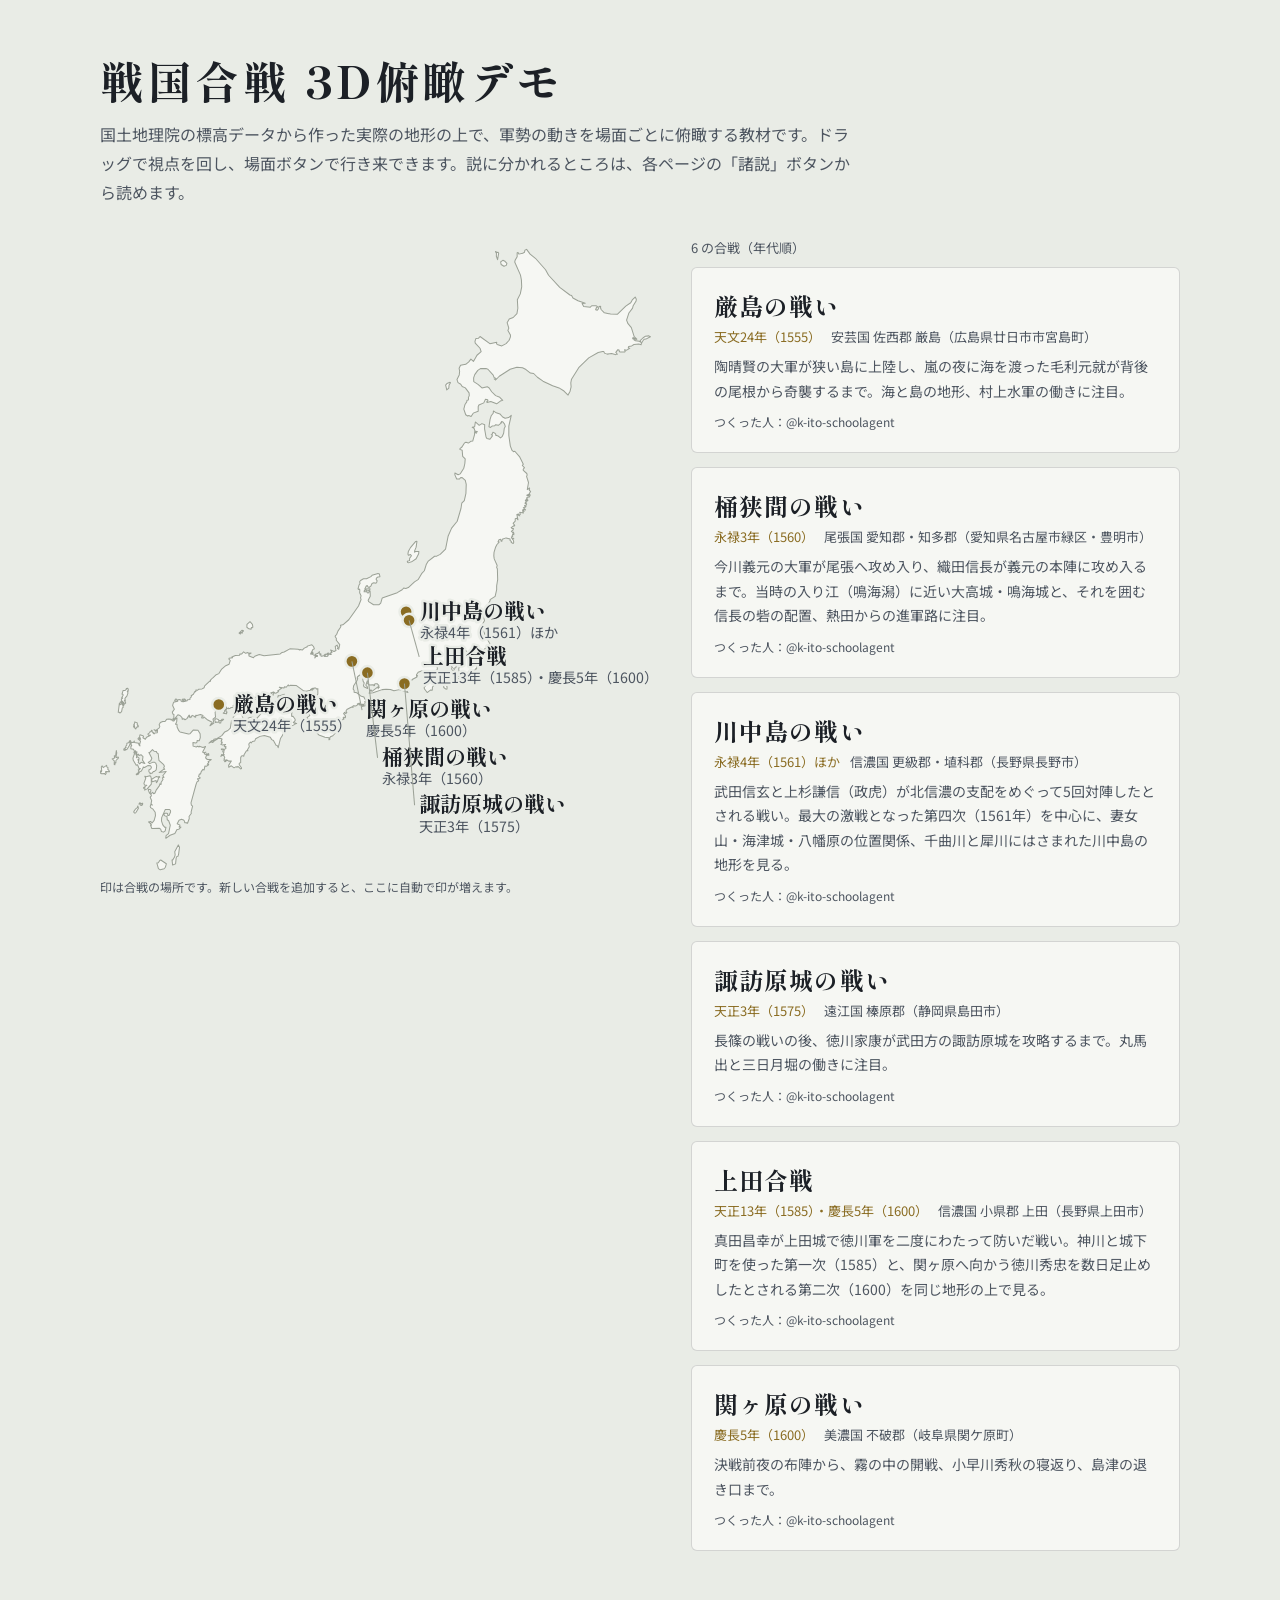
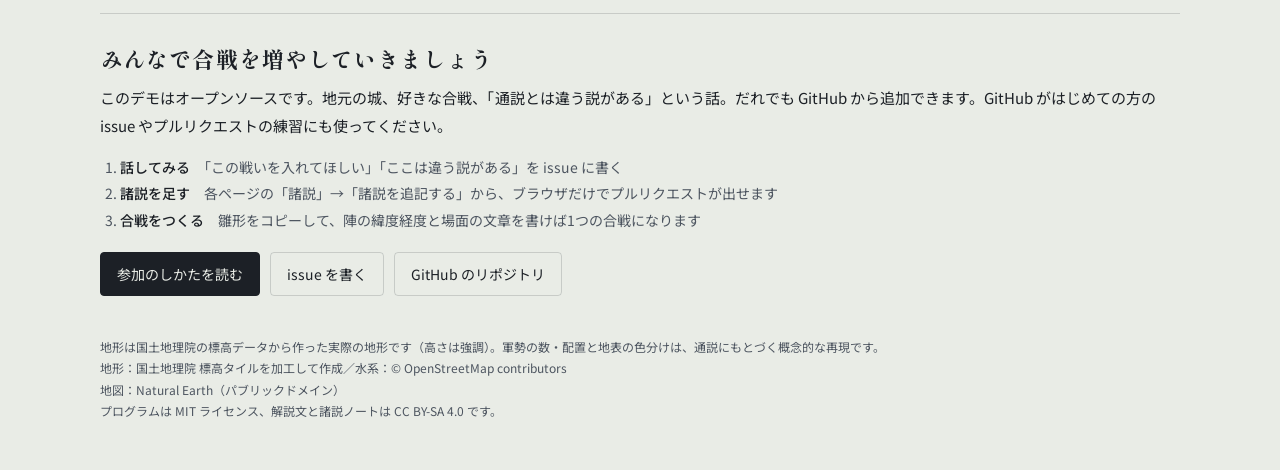
==== index.html @ 0e554d90 "Merge pull request #7 from itoksk/add-kawanakajima 川中島の戦いを追加する" ====
<!DOCTYPE html>
<html lang="ja">
<head>
<meta charset="utf-8">
<meta name="viewport" content="width=device-width, initial-scale=1, viewport-fit=cover">
<title>戦国合戦 3D俯瞰デモ</title>
<meta name="description" content="国土地理院の標高データから作った実際の地形の上で、戦国時代の合戦を場面ごとに3Dで俯瞰する教材。だれでも合戦や諸説を追記できるオープンなプロジェクトです。">
<link href="https://fonts.googleapis.com/css2?family=Shippori+Mincho:wght@700;800&family=Noto+Sans+JP:wght@400;500&display=swap" rel="stylesheet">
<style>
:root{--bg:#e9ece6;--ink:#1c2026;--sub:#4d5560;--rule:rgba(28,32,38,.16);--line:#9ba196;--kin:#8a6c22;--card:#f6f7f3}
@media (prefers-color-scheme: dark){:root{--bg:#171a1f;--ink:#eef0ea;--sub:#a9b0b8;--rule:rgba(238,240,234,.14);--line:#59606a;--kin:#d4b25e;--card:#20242b}}
*{box-sizing:border-box}
body{margin:0;background:var(--bg);color:var(--ink);font-family:"Noto Sans JP","Hiragino Sans",sans-serif;
  padding:calc(env(safe-area-inset-top,0px) + 48px) 16px calc(env(safe-area-inset-bottom,0px) + 48px)}
main{max-width:1080px;margin:0 auto}
main>h1,main>.lead{max-width:760px}
h1{font-family:"Shippori Mincho","Hiragino Mincho ProN",serif;font-weight:800;font-size:clamp(28px,5vw,44px);letter-spacing:.08em;margin:0 0 8px}
.lead{color:var(--sub);line-height:1.8;margin:0 0 32px}
.count{font-size:13px;color:var(--sub);margin:0 0 10px}
.atlas{display:grid;grid-template-columns:minmax(0,1.15fr) minmax(0,1fr);gap:28px;align-items:start}
.map{position:sticky;top:24px;margin:0}
.map svg{display:block;width:100%;height:auto;max-height:78vh}
.map .land{fill:var(--card);stroke:var(--line);stroke-width:1;stroke-linejoin:round}
.map .pin circle.dot{fill:var(--kin);stroke:var(--bg);stroke-width:2.5}
.map .pin circle.halo{fill:var(--kin);opacity:0;transition:opacity .15s}
.map .pin text{font-family:"Shippori Mincho",serif;font-weight:700;font-size:21px;fill:var(--ink);paint-order:stroke;stroke:var(--bg);stroke-width:5px;stroke-linejoin:round}
.map .pin text.yr{font-family:"Noto Sans JP",sans-serif;font-weight:400;font-size:14px;fill:var(--sub)}
.map .pin:hover circle.halo,.map .pin:focus-visible circle.halo,.map .pin.on circle.halo{opacity:.22}
.map .pin:focus{outline:none}
.map .pin:focus-visible circle.dot{stroke:var(--ink)}
.map figcaption{font-size:12px;color:var(--sub);line-height:1.7;margin-top:6px}
a.item.on{border-color:var(--kin)}
@media (max-width:820px){.atlas{grid-template-columns:1fr}.map{position:static}.map svg{max-height:none}}
a.item{display:block;text-decoration:none;color:inherit;background:var(--card);border-radius:6px;padding:20px 22px;margin-bottom:14px;border:1px solid var(--rule)}
a.item:hover{border-color:var(--kin)}
a:focus-visible{outline:2px solid var(--kin);outline-offset:2px}
.item h2{font-family:"Shippori Mincho",serif;font-size:24px;margin:0 0 4px;letter-spacing:.05em}
.item .date{font-size:13px;color:var(--kin);margin-bottom:8px}
.item .date span{color:var(--sub);margin-left:10px}
.item p{margin:0;line-height:1.75;color:var(--sub);font-size:14px}
.item .by{margin-top:8px;font-size:12px}
section.join{margin-top:48px;padding-top:28px;border-top:1px solid var(--rule)}
.join h2{font-family:"Shippori Mincho",serif;font-size:22px;letter-spacing:.05em;margin:0 0 10px}
.join p{line-height:1.85;margin:0 0 14px;font-size:15px}
.join ol{margin:0 0 18px;padding-left:1.4em;line-height:1.9;font-size:14px;color:var(--sub)}
.join ol b{color:var(--ink);font-weight:500}
.join a{color:inherit}
.btns{display:flex;flex-wrap:wrap;gap:10px}
.btns a{display:inline-flex;align-items:center;min-height:44px;padding:0 16px;border-radius:4px;text-decoration:none;border:1px solid var(--rule);color:var(--ink);font-size:14px}
.btns a.primary{background:var(--ink);color:var(--bg);border-color:var(--ink)}
footer{margin-top:40px;font-size:12px;color:var(--sub);line-height:1.8}
footer a{color:inherit}
</style>
</head>
<body>
<main>
  <h1>戦国合戦 3D俯瞰デモ</h1>
  <p class="lead">国土地理院の標高データから作った実際の地形の上で、軍勢の動きを場面ごとに俯瞰する教材です。ドラッグで視点を回し、場面ボタンで行き来できます。説に分かれるところは、各ページの「諸説」ボタンから読めます。</p>
  <div class="atlas">
  <figure class="map" id="map" aria-label="合戦の場所の地図"><figcaption>印は合戦の場所です。新しい合戦を追加すると、ここに自動で印が増えます。</figcaption></figure>
  <div>
  <p class="count" id="count"></p>
  <div id="list">
    <a class="item" href="sekigahara/"><h2>関ヶ原の戦い</h2><div class="date">慶長5年（1600）</div></a>
    <a class="item" href="itsukushima/"><h2>厳島の戦い</h2><div class="date">天文24年（1555）</div></a>
    <a class="item" href="ueda/"><h2>上田合戦</h2><div class="date">天正13年（1585）・慶長5年（1600）</div></a>
    <a class="item" href="suwahara/"><h2>諏訪原城の戦い</h2><div class="date">天正3年（1575）</div></a>
    <a class="item" href="okehazama/"><h2>桶狭間の戦い</h2><div class="date">永禄3年（1560）</div></a>
    <a class="item" href="kawanakajima/"><h2>川中島の戦い</h2><div class="date">永禄4年（1561）ほか</div></a>
  </div>
  </div>
  </div>

  <section class="join">
    <h2>みんなで合戦を増やしていきましょう</h2>
    <p>このデモはオープンソースです。地元の城、好きな合戦、「通説とは違う説がある」という話。だれでも GitHub から追加できます。GitHub がはじめての方の issue やプルリクエストの練習にも使ってください。</p>
    <ol>
      <li><b>話してみる</b>　「この戦いを入れてほしい」「ここは違う説がある」を issue に書く</li>
      <li><b>諸説を足す</b>　各ページの「諸説」→「諸説を追記する」から、ブラウザだけでプルリクエストが出せます</li>
      <li><b>合戦をつくる</b>　雛形をコピーして、陣の緯度経度と場面の文章を書けば1つの合戦になります</li>
    </ol>
    <div class="btns">
      <a class="primary" id="gh-contrib" href="https://github.com/k-ito-schoolagent/sengoku-3d/blob/main/CONTRIBUTING.md">参加のしかたを読む</a>
      <a id="gh-issue" href="https://github.com/k-ito-schoolagent/sengoku-3d/issues/new/choose">issue を書く</a>
      <a id="gh-repo" href="https://github.com/k-ito-schoolagent/sengoku-3d">GitHub のリポジトリ</a>
    </div>
  </section>

  <footer>地形は国土地理院の標高データから作った実際の地形です（高さは強調）。軍勢の数・配置と地表の色分けは、通説にもとづく概念的な再現です。<br>地形：国土地理院 標高タイルを加工して作成／水系：© OpenStreetMap contributors<br>地図：Natural Earth（パブリックドメイン）<br>プログラムは MIT ライセンス、解説文と諸説ノートは CC BY-SA 4.0 です。</footer>
</main>
<script>
(function(){
  // フォークして別のアカウントで公開しても、GitHub へのリンクがそのリポジトリを指すようにする
  const seg=location.pathname.split('/').filter(Boolean);
  if(/\.github\.io$/.test(location.hostname)&&seg.length){
    const repo=location.hostname.split('.')[0]+'/'+seg[0],base='https://github.com/'+repo;
    document.getElementById('gh-contrib').href=base+'/blob/main/CONTRIBUTING.md';
    document.getElementById('gh-issue').href=base+'/issues/new/choose';
    document.getElementById('gh-repo').href=base;
  }
  const esc=t=>String(t==null?'':t).replace(/[&<>"']/g,c=>({'&':'&amp;','<':'&lt;','>':'&gt;','"':'&quot;',"'":'&#39;'}[c]));
  const year=d=>{const m=String(d.date||'').match(/(\d{3,4})/);return m?+m[1]:9999;};
  fetch('battles.json').then(r=>r.json()).then(ids=>Promise.all(ids.map(id=>fetch(id+'/battle.json').then(r=>r.json()).catch(()=>null))))
    .then(list=>{
      list=list.filter(Boolean).sort((a,b)=>year(a)-year(b));
      document.getElementById('list').innerHTML=list.map(d=>`<a class="item" href="${esc(d.id)}/" data-id="${esc(d.id)}"><h2>${esc(d.title)}</h2>`+
        `<div class="date">${esc(d.date)}<span>${esc(d.place)}</span></div><p>${esc(d.summary)}</p>`+
        (d.authors&&d.authors.length?`<p class="by">つくった人：${d.authors.map(esc).join('、')}</p>`:'')+`</a>`).join('');
      document.getElementById('count').textContent=`${list.length} の合戦（年代順）`;
      drawMap(list);
    }).catch(()=>{});
  // 日本地図に合戦の印を置く（位置は battle.json の build.origin）
  function drawMap(list){
    fetch('lib/japan-map.json').then(r=>r.json()).then(m=>{
      const P=([lat,lon])=>[(lon-m.lon0)*m.kx*m.k,(m.lat1-lat)*m.k];
      const pins=list.filter(d=>d.build&&d.build.origin).map(d=>{const [x,y]=P(d.build.origin);return {d,x,y,left:x>m.w*0.62};});
      // 名札が重ならないよう、上から順に少しずつずらす
      pins.sort((a,b)=>a.y-b.y);const placed=[];
      const hit=(a,b)=>a[0]<b[0]+b[2]&&b[0]<a[0]+a[2]&&a[1]<b[1]+b[3]&&b[1]<a[1]+a[3];
      const dots=pins.map(q=>[q.x-9,q.y-9,18,18]);
      for(const p of pins){p.ty=p.y+7;const wpx=p.d.title.length*21+8;
        p.box=()=>[p.left?p.x-14-wpx:p.x+14,p.ty-20,wpx,42];
        for(let n=0;n<20&&(placed.some(q=>hit(p.box(),q.box()))||dots.some(d=>hit(p.box(),d)));n++)p.ty+=12;
        placed.push(p);}
      const svg=`<svg viewBox="0 0 ${m.w} ${m.h}" role="img" aria-label="日本地図。合戦の場所に印があります"><path class="land" d="${m.d}"/>`+
        pins.map(p=>{const a=p.left?'end':'start',tx=p.left?p.x-14:p.x+14;
          return `<a class="pin" href="${esc(p.d.id)}/" data-id="${esc(p.d.id)}" aria-label="${esc(p.d.title)}（${esc(p.d.date)}）">`+
            `<circle class="halo" cx="${p.x}" cy="${p.y}" r="16"/><circle class="dot" cx="${p.x}" cy="${p.y}" r="6.5"/>`+
            (Math.abs(p.ty-p.y-7)>1?`<path d="M${p.x} ${p.y}L${tx-(p.left?-4:4)} ${p.ty-7}" stroke="var(--line)" fill="none"/>`:'')+
            `<text x="${tx}" y="${p.ty}" text-anchor="${a}">${esc(p.d.title)}</text><text class="yr" x="${tx}" y="${p.ty+19}" text-anchor="${a}">${esc(p.d.date)}</text></a>`;}).join('')+`</svg>`;
      const fig=document.getElementById('map');fig.insertAdjacentHTML('afterbegin',svg);
      // 地図の印と一覧のカードを連動させる
      const on=(id,v)=>document.querySelectorAll(`[data-id="${CSS.escape(id)}"]`).forEach(e=>e.classList.toggle('on',v));
      document.querySelectorAll('[data-id]').forEach(e=>{const id=e.dataset.id;
        for(const [ev,v] of [['mouseenter',1],['mouseleave',0],['focus',1],['blur',0]])e.addEventListener(ev,()=>on(id,!!v));});
    }).catch(()=>{});
  }
})();
</script>
</body>
</html>
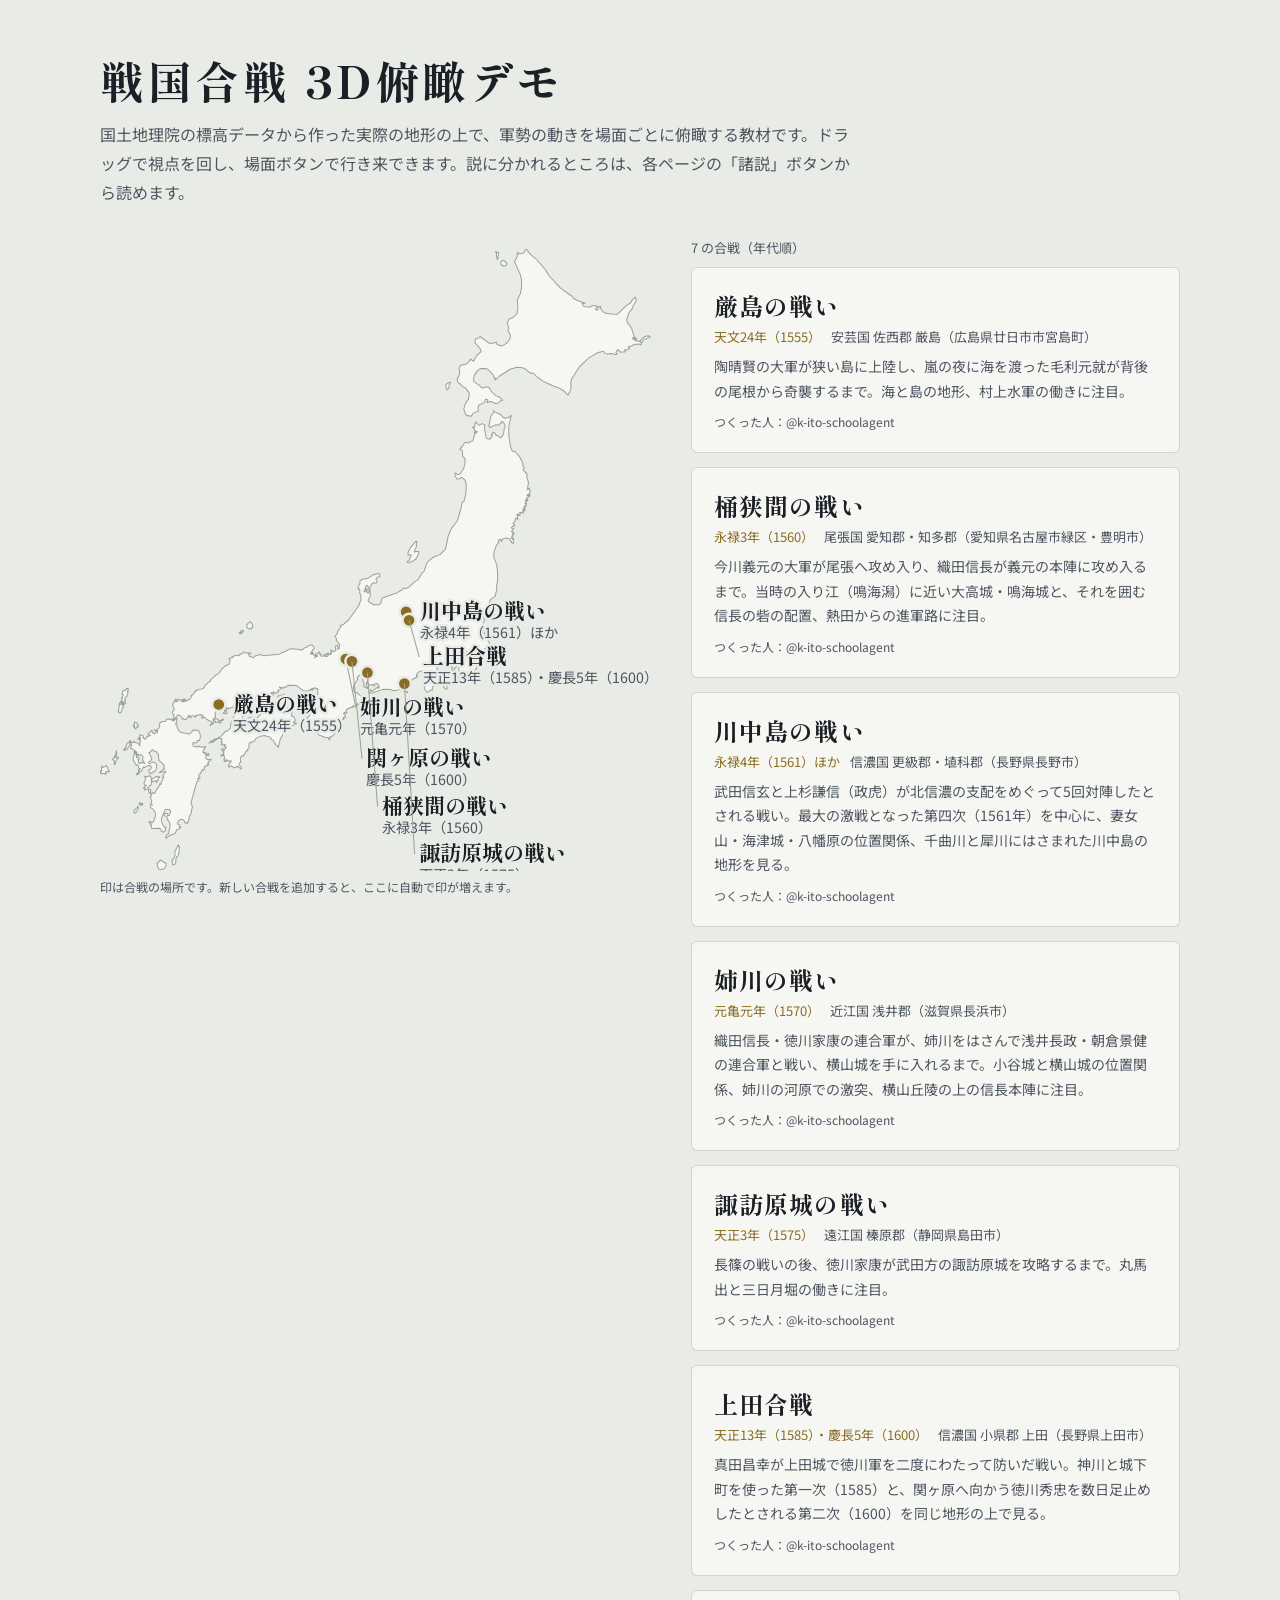
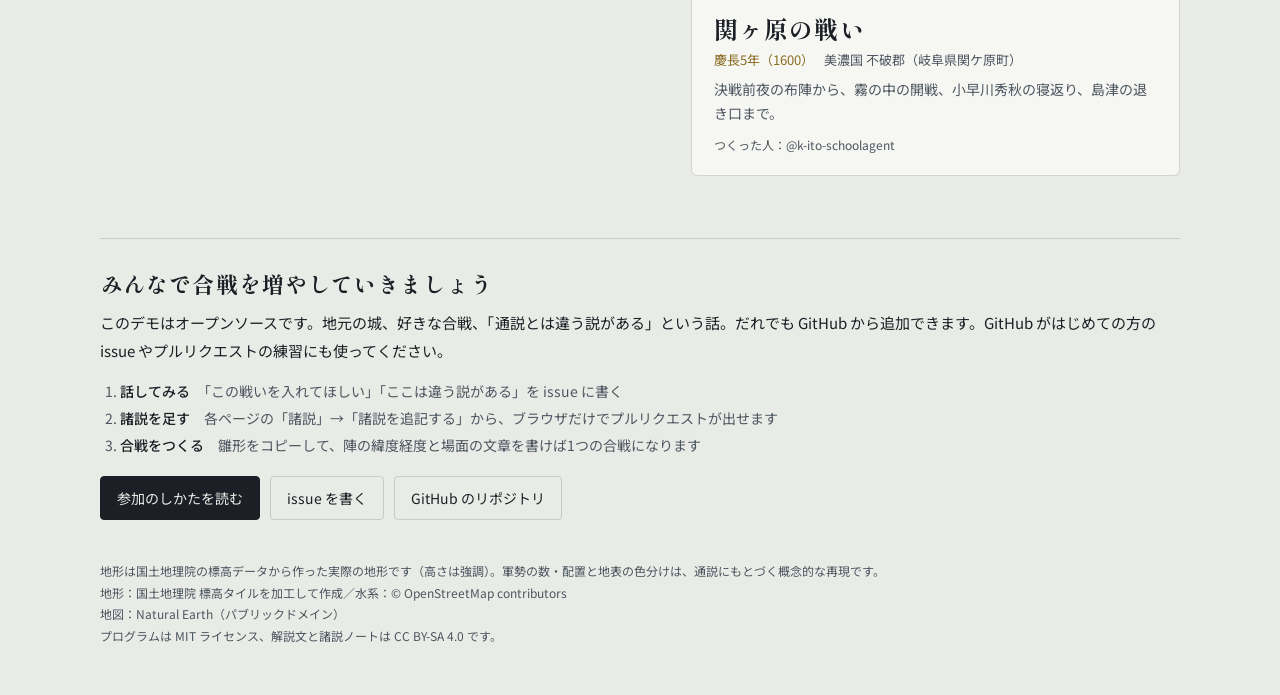
==== commit 0416af7a: "姉川の戦いを追加する - 姉川の戦い（元亀元年6月28日）を8場面で追加。小谷城と浅井の離反、小谷城下の焼き討ち、横山城の包囲と龍ヶ鼻、大依山の浅井・朝倉、姉川の河原での開戦、磯野の突進と稲葉・榊原、" ====
--- a/index.html
+++ b/index.html
@@ -67,6 +67,7 @@
     <a class="item" href="suwahara/"><h2>諏訪原城の戦い</h2><div class="date">天正3年（1575）</div></a>
     <a class="item" href="okehazama/"><h2>桶狭間の戦い</h2><div class="date">永禄3年（1560）</div></a>
     <a class="item" href="kawanakajima/"><h2>川中島の戦い</h2><div class="date">永禄4年（1561）ほか</div></a>
+    <a class="item" href="anegawa/"><h2>姉川の戦い</h2><div class="date">元亀元年（1570）</div></a>
   </div>
   </div>
   </div>
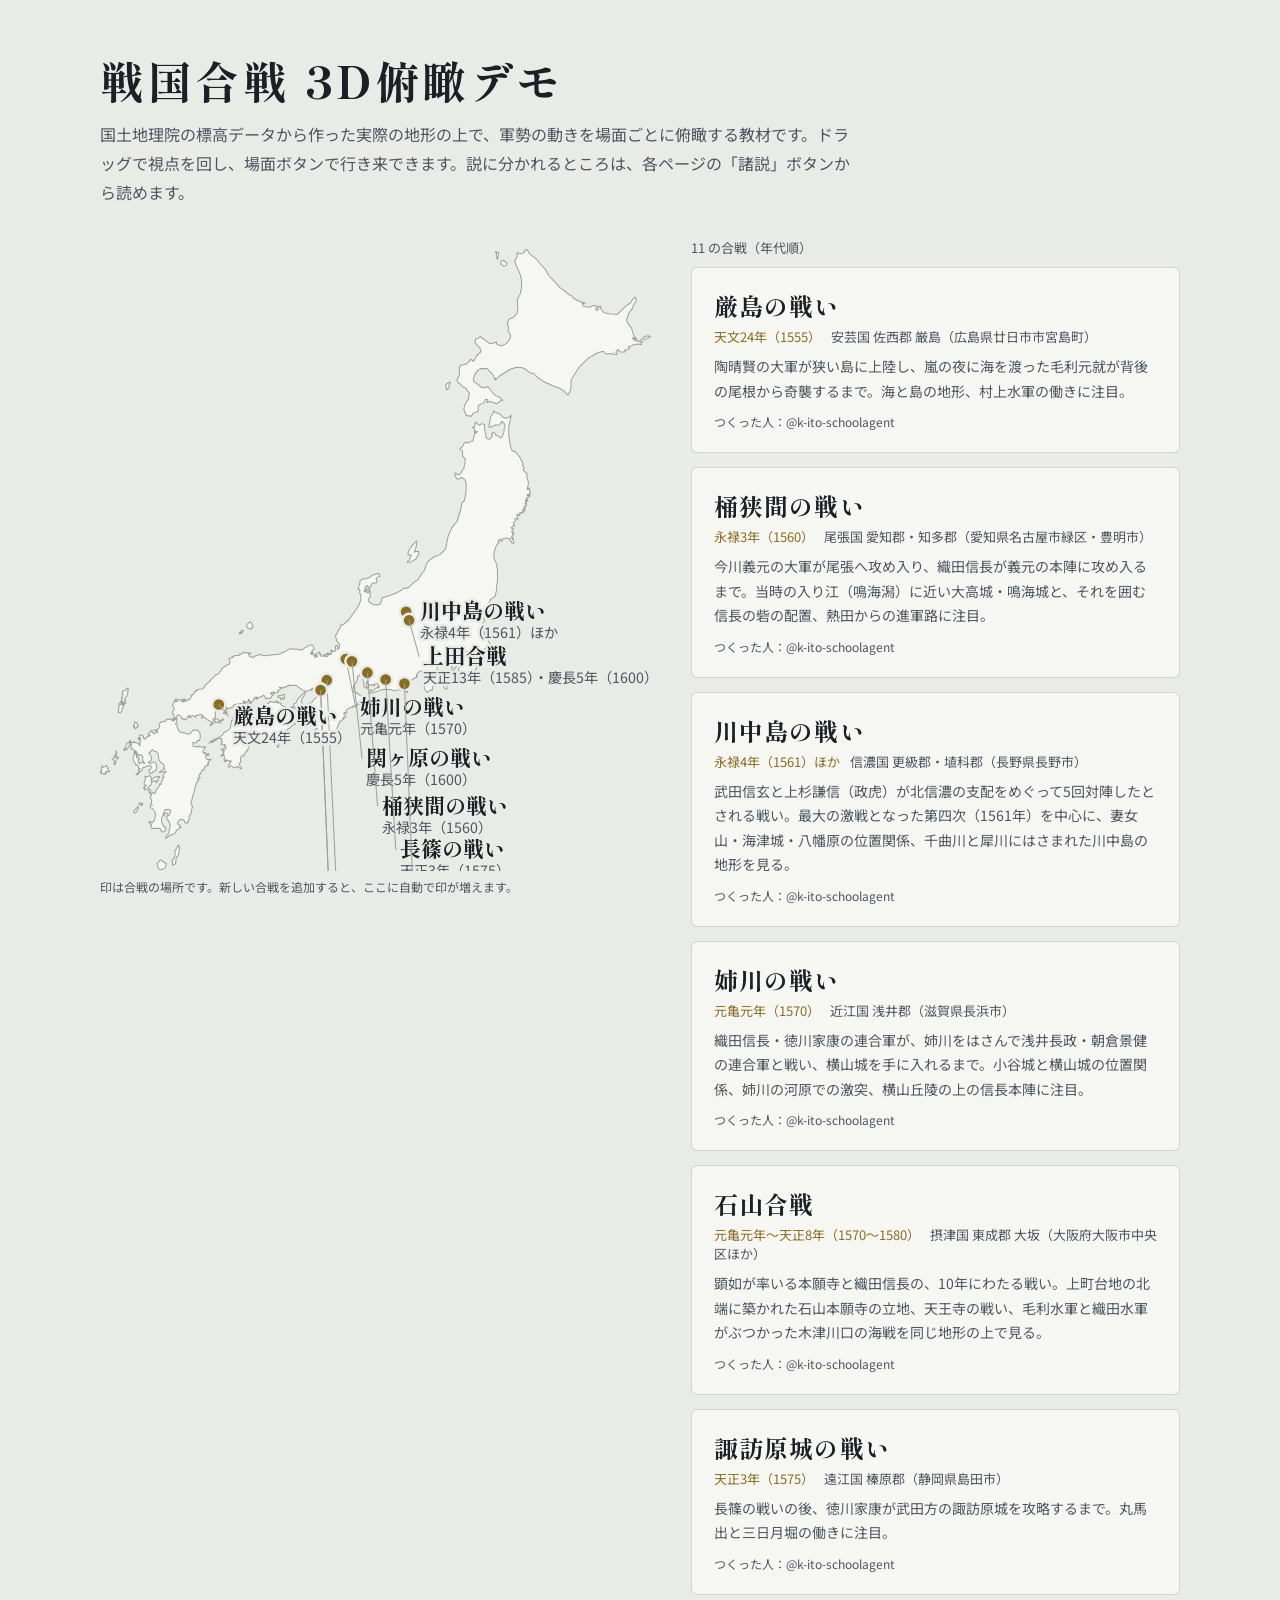
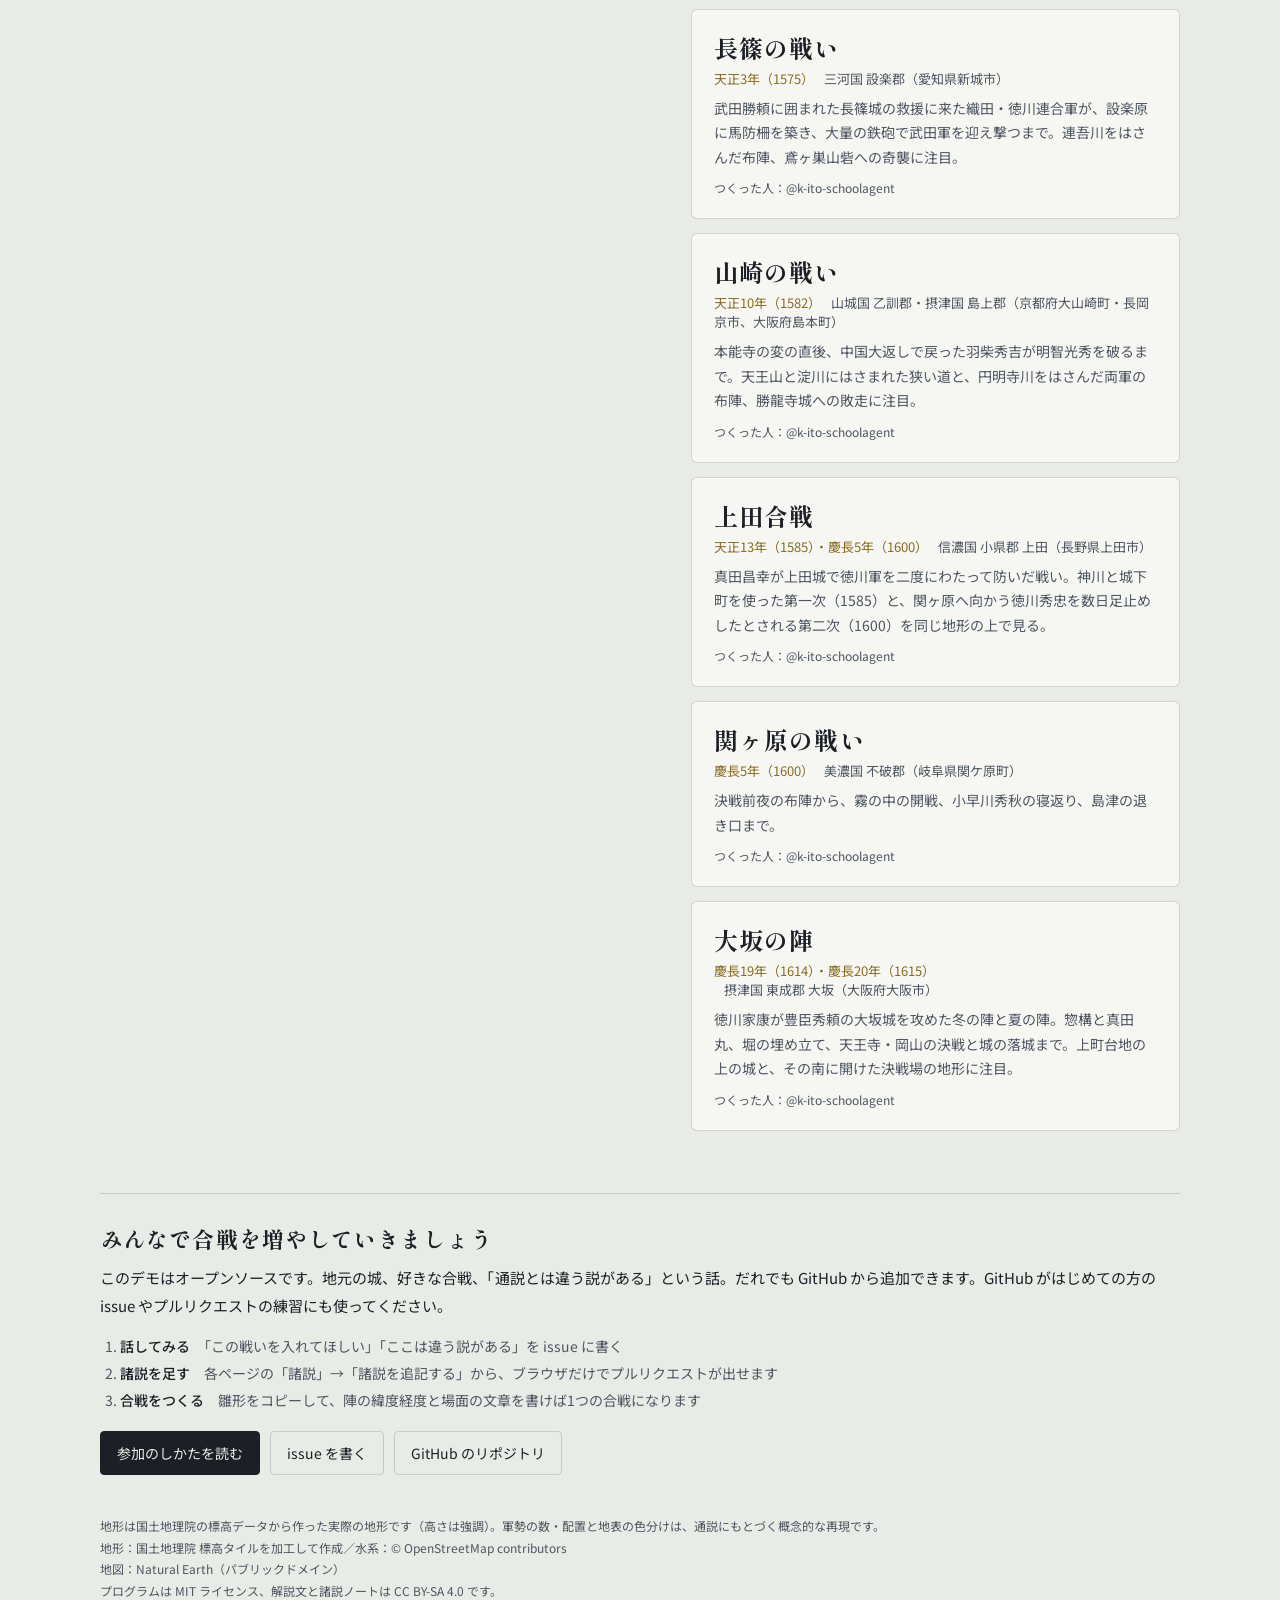
==== commit fa1fa205: "石山合戦を追加する - 石山合戦（元亀元年〜天正8年）を8場面で追加。大坂の丘と本願寺、野田・福島の戦いと挙兵、天王寺の戦いと原田直政の討死、信長の三千での突撃、第一次木津川口の戦い、第二次木津川口の" ====
--- a/index.html
+++ b/index.html
@@ -68,6 +68,10 @@
     <a class="item" href="okehazama/"><h2>桶狭間の戦い</h2><div class="date">永禄3年（1560）</div></a>
     <a class="item" href="kawanakajima/"><h2>川中島の戦い</h2><div class="date">永禄4年（1561）ほか</div></a>
     <a class="item" href="anegawa/"><h2>姉川の戦い</h2><div class="date">元亀元年（1570）</div></a>
+    <a class="item" href="nagashino/"><h2>長篠の戦い</h2><div class="date">天正3年（1575）</div></a>
+    <a class="item" href="yamazaki/"><h2>山崎の戦い</h2><div class="date">天正10年（1582）</div></a>
+    <a class="item" href="osaka/"><h2>大坂の陣</h2><div class="date">慶長19年（1614）・慶長20年（1615）</div></a>
+    <a class="item" href="ishiyama/"><h2>石山合戦</h2><div class="date">元亀元年〜天正8年（1570〜1580）</div></a>
   </div>
   </div>
   </div>
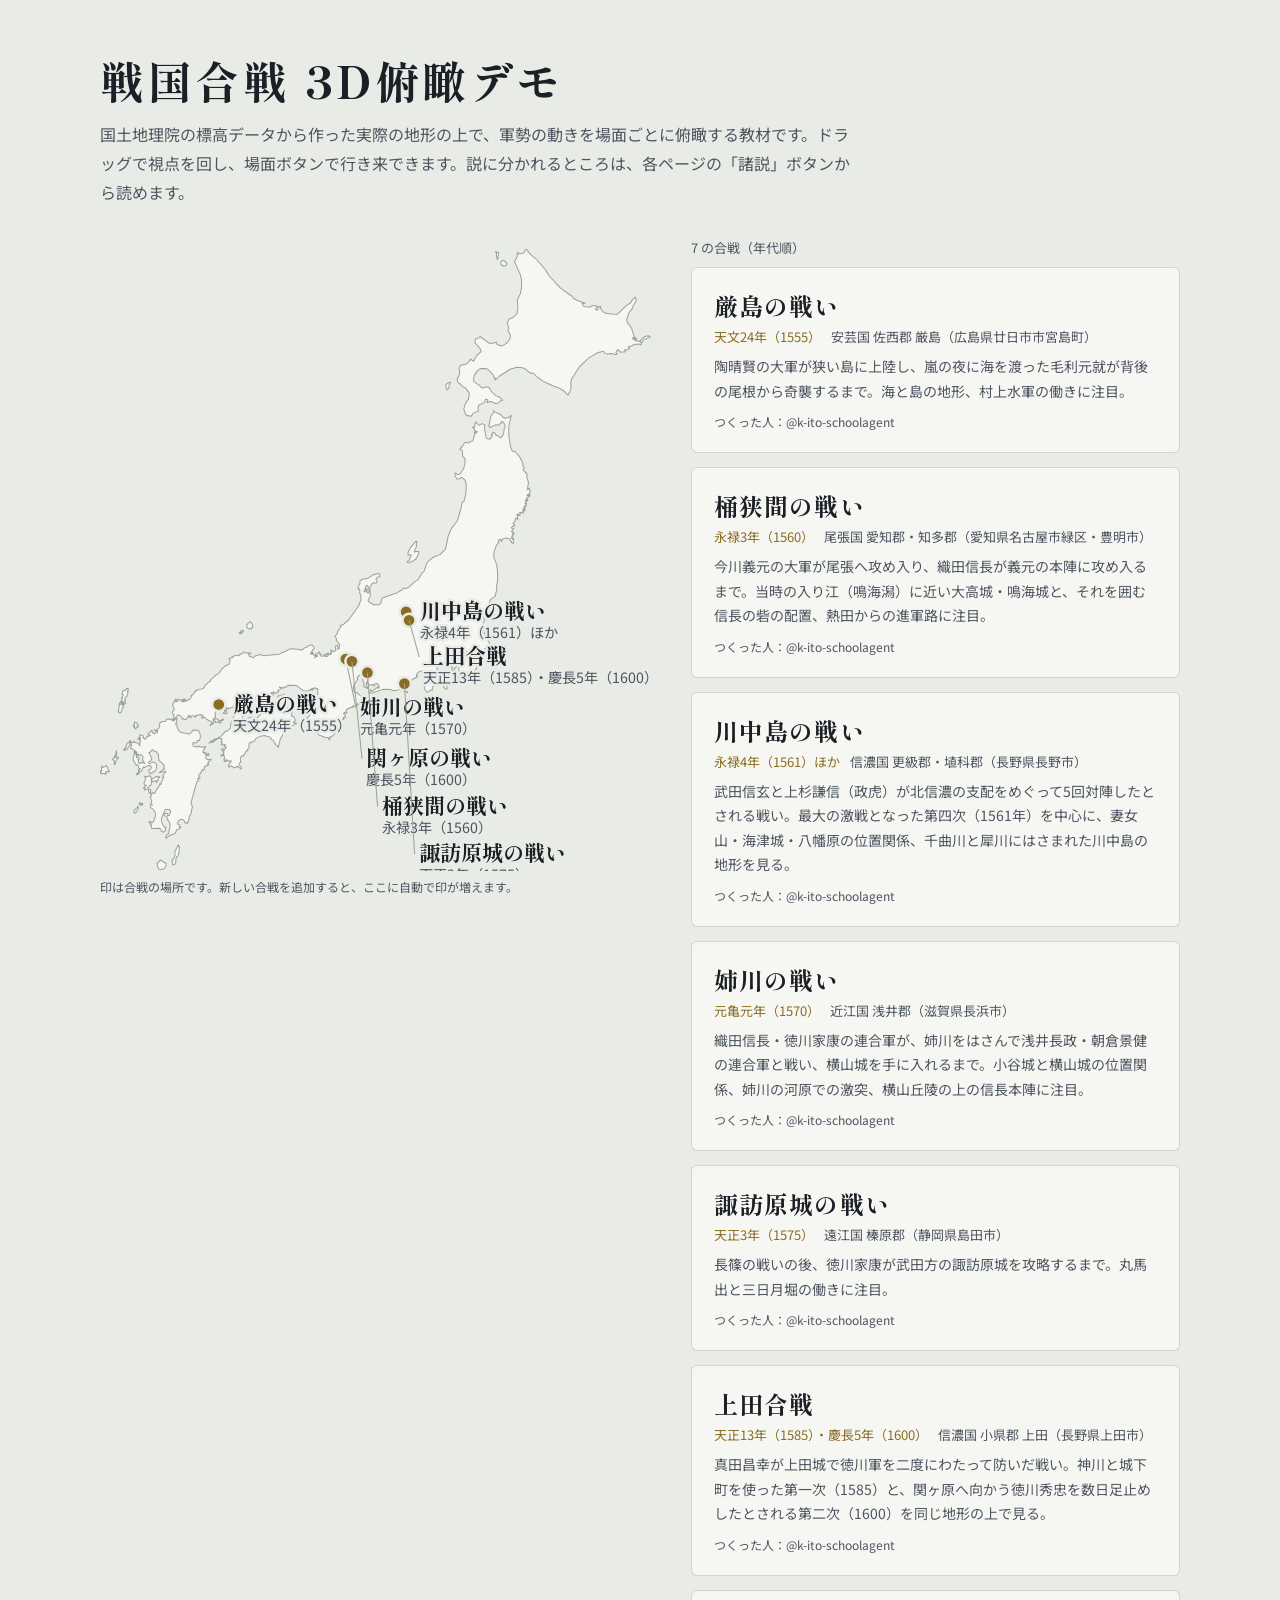
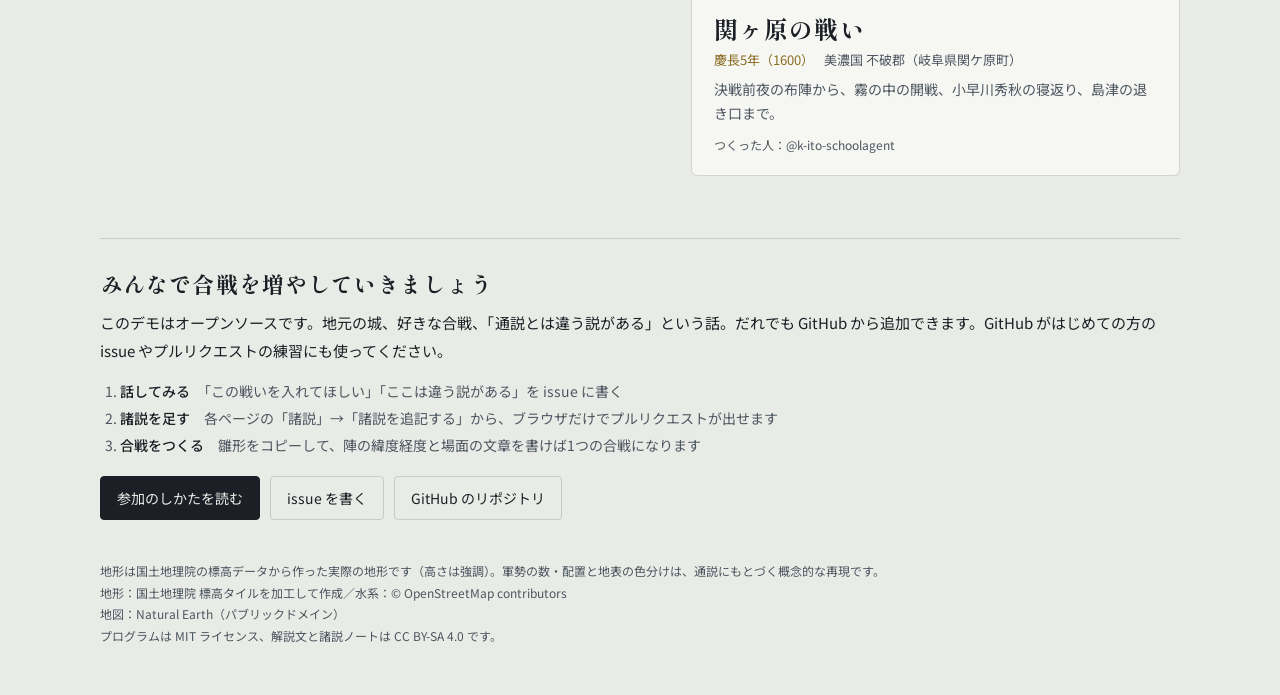
==== commit f242c59a: "Merge pull request #11 from itoksk/add-anegawa 姉川の戦いを追加する" ====
--- a/index.html
+++ b/index.html
@@ -68,10 +68,6 @@
     <a class="item" href="okehazama/"><h2>桶狭間の戦い</h2><div class="date">永禄3年（1560）</div></a>
     <a class="item" href="kawanakajima/"><h2>川中島の戦い</h2><div class="date">永禄4年（1561）ほか</div></a>
     <a class="item" href="anegawa/"><h2>姉川の戦い</h2><div class="date">元亀元年（1570）</div></a>
-    <a class="item" href="nagashino/"><h2>長篠の戦い</h2><div class="date">天正3年（1575）</div></a>
-    <a class="item" href="yamazaki/"><h2>山崎の戦い</h2><div class="date">天正10年（1582）</div></a>
-    <a class="item" href="osaka/"><h2>大坂の陣</h2><div class="date">慶長19年（1614）・慶長20年（1615）</div></a>
-    <a class="item" href="ishiyama/"><h2>石山合戦</h2><div class="date">元亀元年〜天正8年（1570〜1580）</div></a>
   </div>
   </div>
   </div>
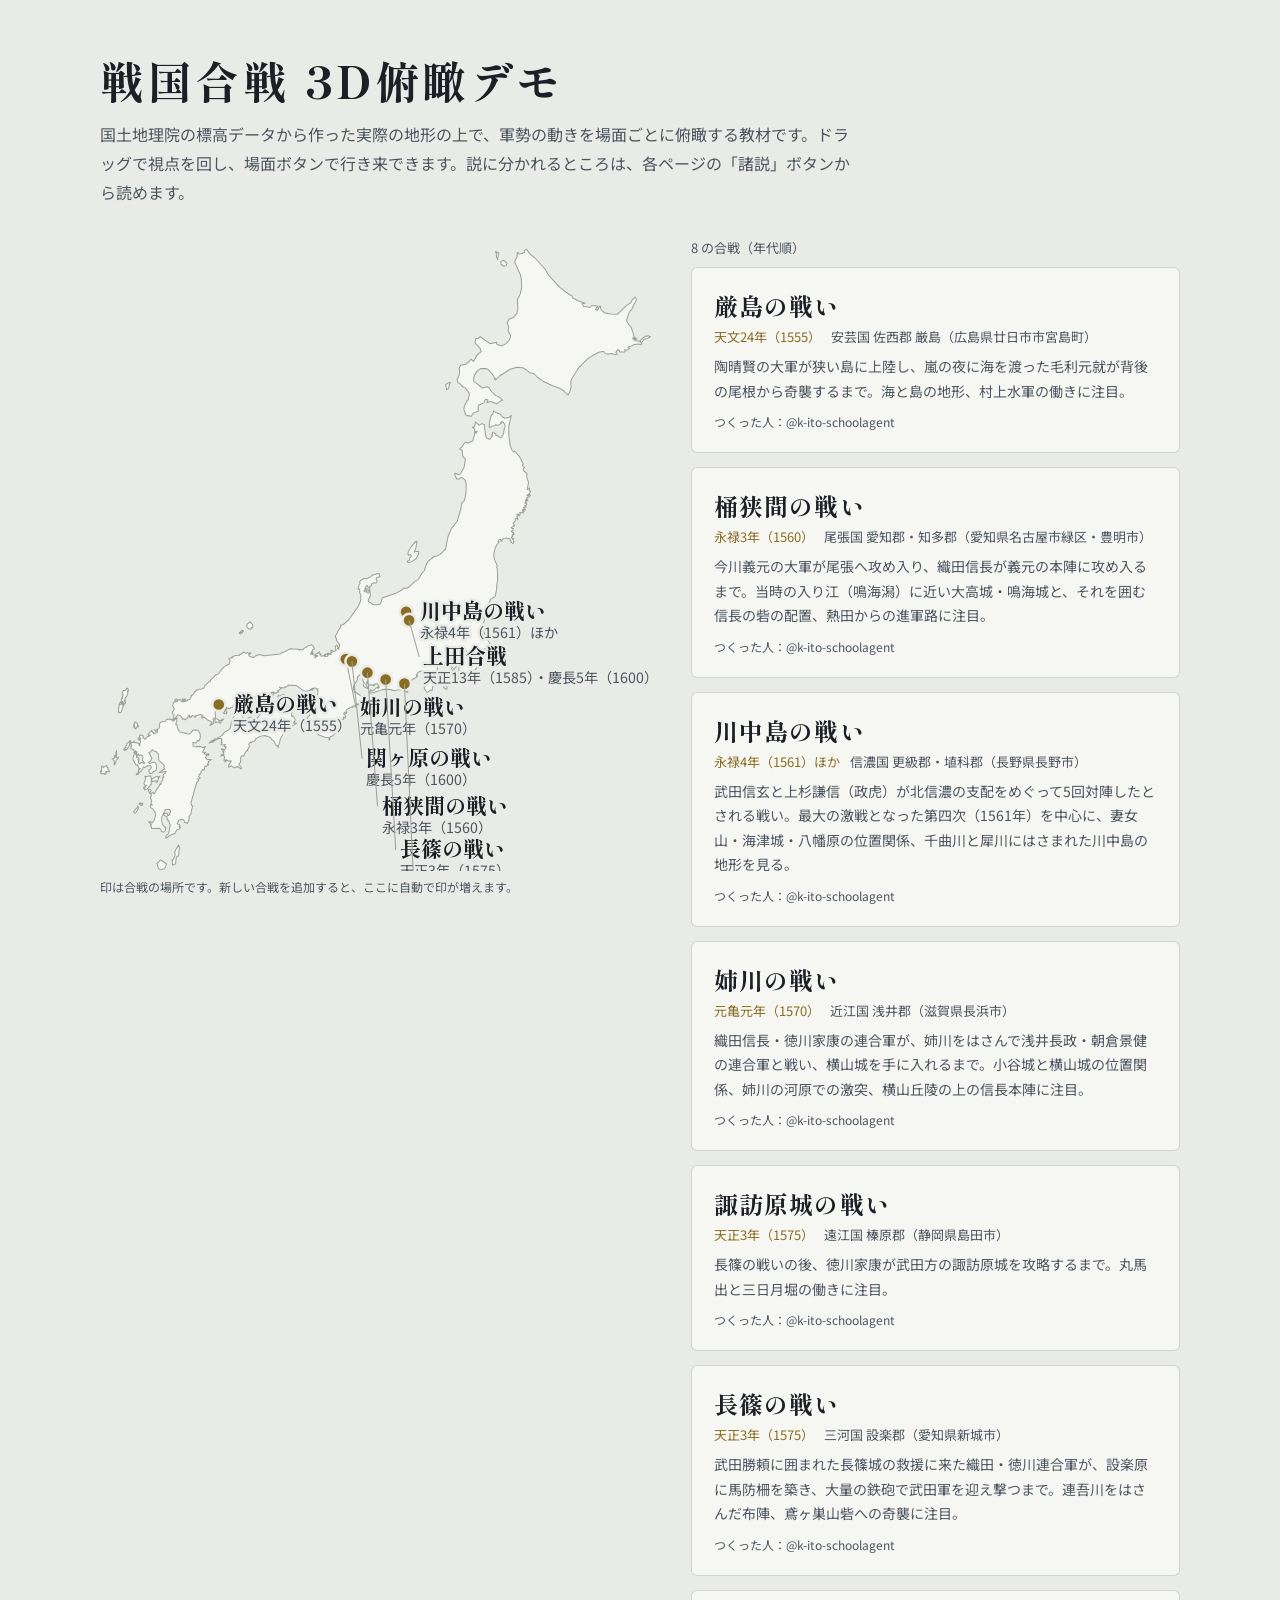
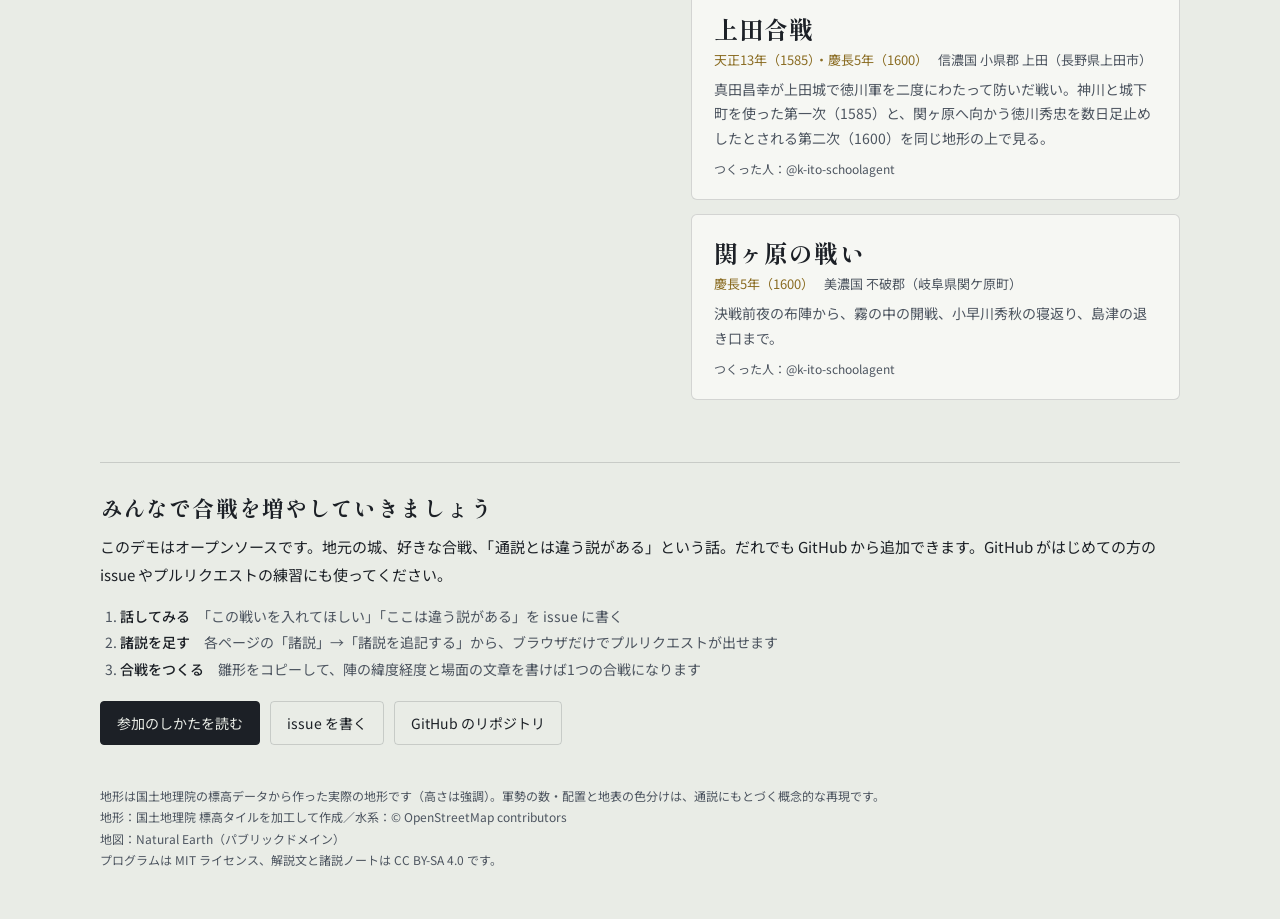
==== commit f06c7797: "Merge pull request #8 from itoksk/add-nagashino 長篠の戦いを追加する" ====
--- a/index.html
+++ b/index.html
@@ -68,6 +68,7 @@
     <a class="item" href="okehazama/"><h2>桶狭間の戦い</h2><div class="date">永禄3年（1560）</div></a>
     <a class="item" href="kawanakajima/"><h2>川中島の戦い</h2><div class="date">永禄4年（1561）ほか</div></a>
     <a class="item" href="anegawa/"><h2>姉川の戦い</h2><div class="date">元亀元年（1570）</div></a>
+    <a class="item" href="nagashino/"><h2>長篠の戦い</h2><div class="date">天正3年（1575）</div></a>
   </div>
   </div>
   </div>
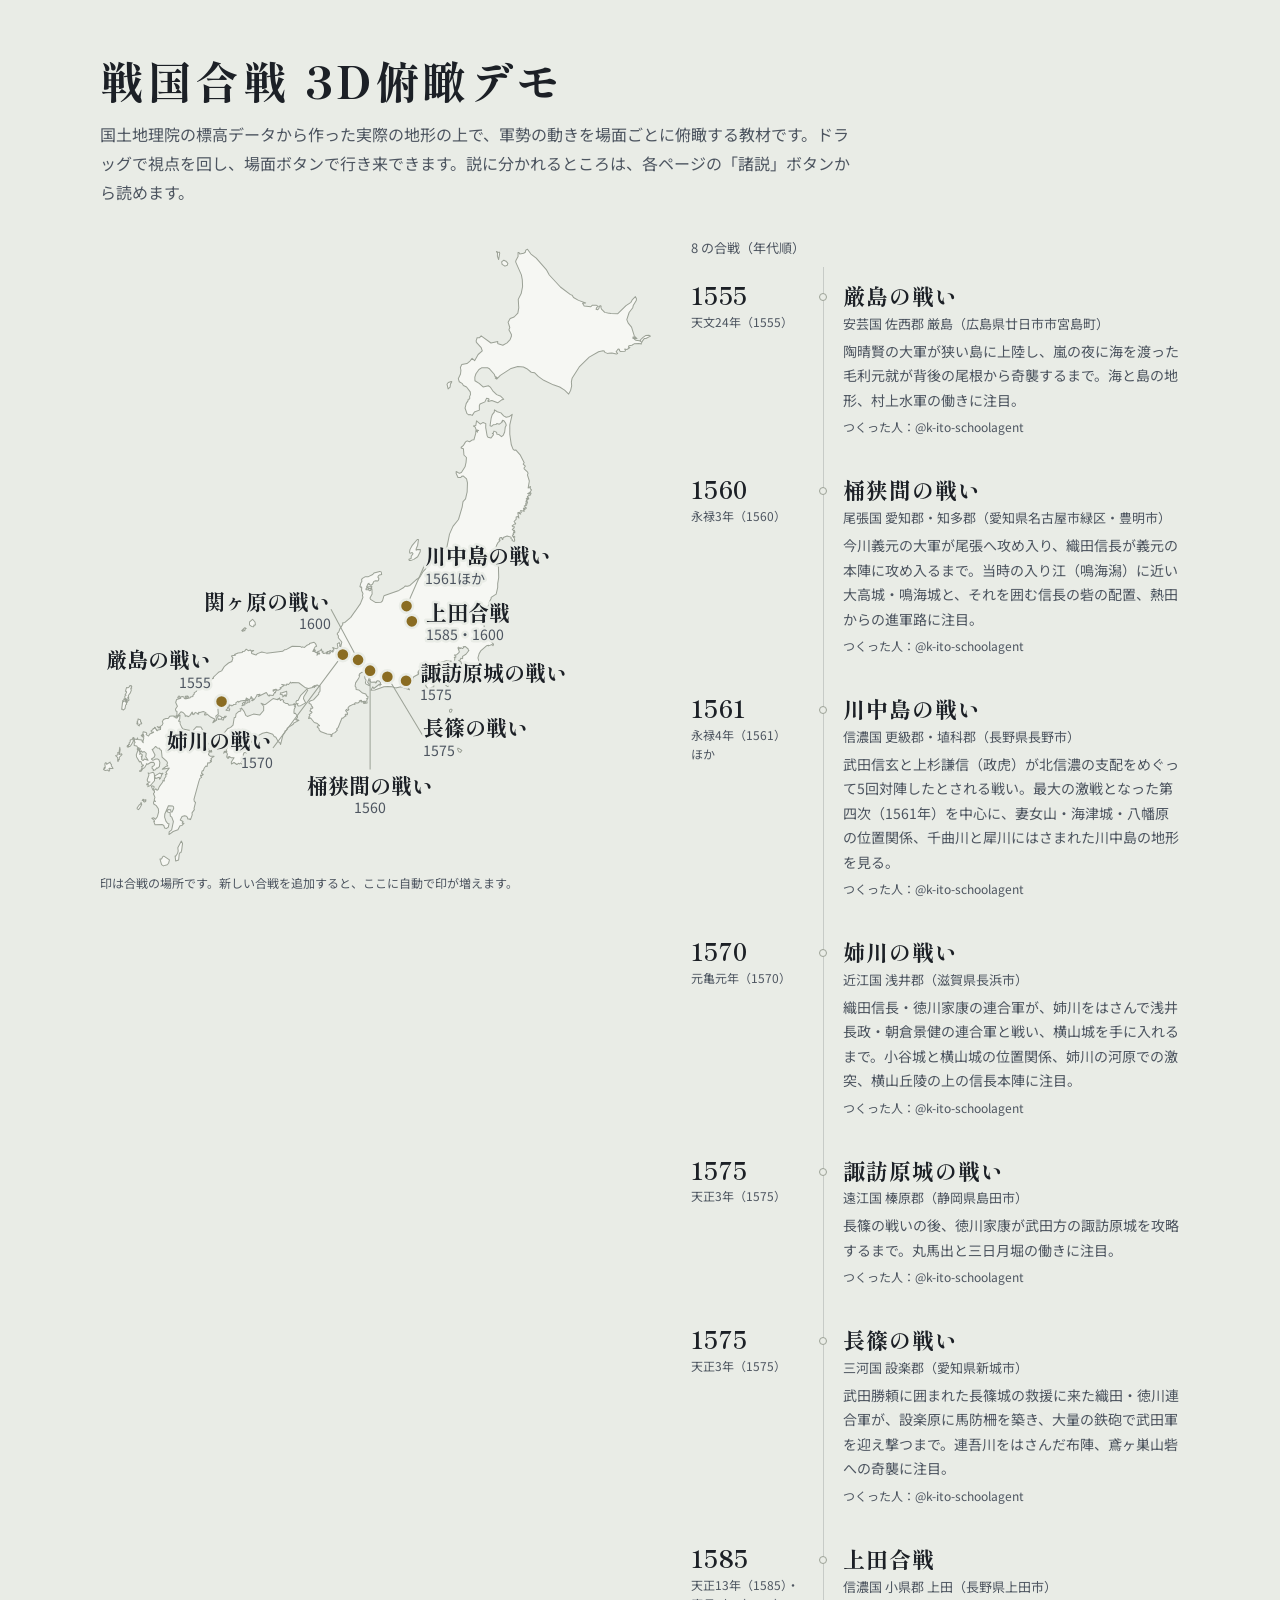
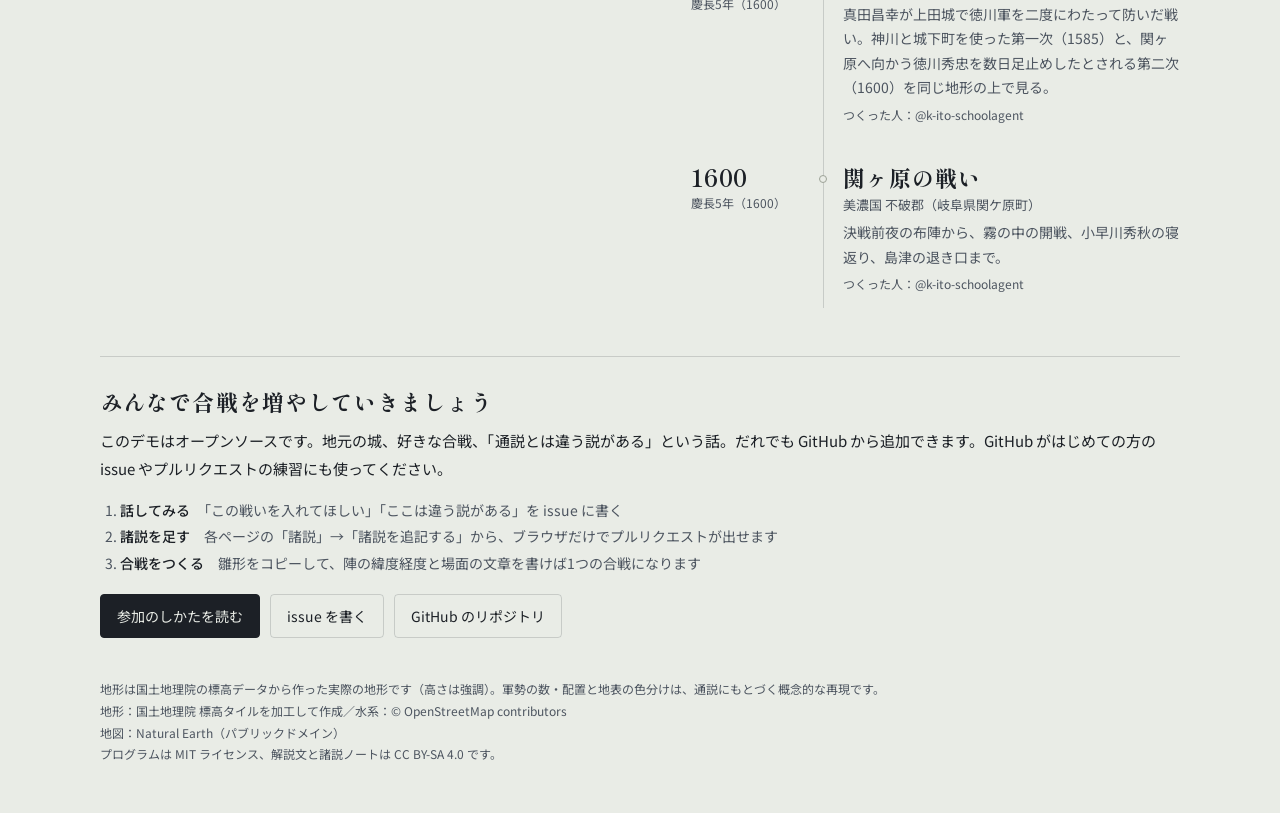
==== commit aaf1880b: "トップページの合戦一覧を年表にし、地図の名札が重ならないようにする - 合戦一覧をカードから、縦の時間軸を持つ年表に変更。西暦の年・和暦・合戦名・場所・一行の説明・つくった人を1件ずつ並べる。地図の印" ====
--- a/index.html
+++ b/index.html
@@ -21,24 +21,45 @@
 .map{position:sticky;top:24px;margin:0}
 .map svg{display:block;width:100%;height:auto;max-height:78vh}
 .map .land{fill:var(--card);stroke:var(--line);stroke-width:1;stroke-linejoin:round}
-.map .pin circle.dot{fill:var(--kin);stroke:var(--bg);stroke-width:2.5}
-.map .pin circle.halo{fill:var(--kin);opacity:0;transition:opacity .15s}
-.map .pin text{font-family:"Shippori Mincho",serif;font-weight:700;font-size:21px;fill:var(--ink);paint-order:stroke;stroke:var(--bg);stroke-width:5px;stroke-linejoin:round}
+.map .dot{fill:var(--kin);stroke:var(--bg);stroke-width:2.5}
+.map .halo{fill:var(--kin);opacity:0;transition:opacity .15s}
+.map .pin text{font-family:"Shippori Mincho",serif;font-weight:700;font-size:21px;fill:var(--ink);paint-order:stroke;stroke:var(--bg);stroke-width:5px;stroke-linejoin:round;transition:fill .15s}
 .map .pin text.yr{font-family:"Noto Sans JP",sans-serif;font-weight:400;font-size:14px;fill:var(--sub)}
-.map .pin:hover circle.halo,.map .pin:focus-visible circle.halo,.map .pin.on circle.halo{opacity:.22}
-.map .pin:focus{outline:none}
-.map .pin:focus-visible circle.dot{stroke:var(--ink)}
+.map svg.dense .pin text{font-size:17px}
+.map svg.dense .pin text.yr{font-size:12px}
+.map .lead-line{stroke:var(--line);stroke-width:1;fill:none}
+.map .pin:hover .halo,.map .pin:focus-visible .halo,.map .on .halo{opacity:.22}
+.map .pin:hover text.ttl,.map .pin:focus-visible text.ttl,.map .pin.on text.ttl{fill:var(--kin)}
+.map .pin:focus-visible .dot,.map .spot.focus .dot{stroke:var(--ink)}
 .map figcaption{font-size:12px;color:var(--sub);line-height:1.7;margin-top:6px}
-a.item.on{border-color:var(--kin)}
 @media (max-width:820px){.atlas{grid-template-columns:1fr}.map{position:static}.map svg{max-height:none}}
-a.item{display:block;text-decoration:none;color:inherit;background:var(--card);border-radius:6px;padding:20px 22px;margin-bottom:14px;border:1px solid var(--rule)}
-a.item:hover{border-color:var(--kin)}
+/* 年表: 左に年、右に題名。軸は一覧全体で1本 */
+#list{--yc:112px;--gap:40px;--axis:calc(var(--yc) + var(--gap) / 2);position:relative;padding:4px 0}
+#list::before{content:"";position:absolute;left:var(--axis);top:0;bottom:0;width:1px;background:var(--rule)}
+a.item{position:relative;display:grid;grid-template-columns:var(--yc) minmax(0,1fr);column-gap:var(--gap);align-items:baseline;
+  min-height:44px;padding:10px 0;margin-bottom:18px;text-decoration:none;color:inherit}
+a.item:last-child{margin-bottom:0}
+a.item::before{content:"";position:absolute;left:calc(var(--axis) - 3.5px);top:22px;width:8px;height:8px;border-radius:50%;
+  background:var(--bg);border:1px solid var(--line);box-sizing:border-box;transition:background-color .15s,border-color .15s}
+.item .yr{grid-column:1;grid-row:1;font-family:"Shippori Mincho","Hiragino Mincho ProN",serif;font-weight:700;font-size:23px;line-height:1.2;color:var(--ink);letter-spacing:.02em}
+.item h2{grid-column:2;grid-row:1;font-family:"Shippori Mincho",serif;font-size:22px;line-height:1.3;margin:0;letter-spacing:.05em;transition:color .15s}
+.item .date{grid-column:1;grid-row:1;align-self:start;font-size:12px;line-height:1.6;color:var(--sub);padding-top:6px;word-break:keep-all;overflow-wrap:anywhere}
+.item .yr~.date{grid-row:2/span 3;padding-top:2px}
+.item .place{grid-column:2;font-size:13px;color:var(--sub);margin-top:4px}
+.item p{grid-column:2;margin:6px 0 0;line-height:1.75;color:var(--sub);font-size:14px}
+.item p.by{font-size:12px;margin-top:4px}
+a.item:hover h2,a.item:focus-visible h2,a.item.on h2{color:var(--kin)}
+a.item:hover::before,a.item:focus-visible::before,a.item.on::before{background:var(--kin);border-color:var(--kin)}
 a:focus-visible{outline:2px solid var(--kin);outline-offset:2px}
-.item h2{font-family:"Shippori Mincho",serif;font-size:24px;margin:0 0 4px;letter-spacing:.05em}
-.item .date{font-size:13px;color:var(--kin);margin-bottom:8px}
-.item .date span{color:var(--sub);margin-left:10px}
-.item p{margin:0;line-height:1.75;color:var(--sub);font-size:14px}
-.item .by{margin-top:8px;font-size:12px}
+@media (max-width:820px){
+  #list{--yc:56px;--gap:28px}
+  .item .yr{font-size:19px}
+  .item h2{font-size:19px}
+  .item .date{font-size:11px}
+  .item p{font-size:13px}
+  .item .place{font-size:12px}
+  a.item::before{top:19px}
+}
 section.join{margin-top:48px;padding-top:28px;border-top:1px solid var(--rule)}
 .join h2{font-family:"Shippori Mincho",serif;font-size:22px;letter-spacing:.05em;margin:0 0 10px}
 .join p{line-height:1.85;margin:0 0 14px;font-size:15px}
@@ -101,41 +122,188 @@
     document.getElementById('gh-repo').href=base;
   }
   const esc=t=>String(t==null?'':t).replace(/[&<>"']/g,c=>({'&':'&amp;','<':'&lt;','>':'&gt;','"':'&quot;',"'":'&#39;'}[c]));
-  const year=d=>{const m=String(d.date||'').match(/(\d{3,4})/);return m?+m[1]:9999;};
+  const year=d=>{const m=String(d.date||'').match(/(\d{4})/);return m?+m[1]:9999;};
   fetch('battles.json').then(r=>r.json()).then(ids=>Promise.all(ids.map(id=>fetch(id+'/battle.json').then(r=>r.json()).catch(()=>null))))
     .then(list=>{
       list=list.filter(Boolean).sort((a,b)=>year(a)-year(b));
-      document.getElementById('list').innerHTML=list.map(d=>`<a class="item" href="${esc(d.id)}/" data-id="${esc(d.id)}"><h2>${esc(d.title)}</h2>`+
-        `<div class="date">${esc(d.date)}<span>${esc(d.place)}</span></div><p>${esc(d.summary)}</p>`+
-        (d.authors&&d.authors.length?`<p class="by">つくった人：${d.authors.map(esc).join('、')}</p>`:'')+`</a>`).join('');
+      // 年表の1行: 左列に西暦と和暦、右列に題名・場所・あらすじ
+      document.getElementById('list').innerHTML=list.map(d=>{const y=year(d);
+        return `<a class="item" href="${esc(d.id)}/" data-id="${esc(d.id)}">`+(y<9999?`<span class="yr" aria-hidden="true">${y}</span>`:'')+
+        `<h2>${esc(d.title)}</h2><div class="date">${esc(d.date)}</div>`+(d.place?`<div class="place">${esc(d.place)}</div>`:'')+
+        `<p class="sum">${esc(d.summary)}</p>`+
+        (Array.isArray(d.authors)&&d.authors.length?`<p class="by">つくった人：${d.authors.map(esc).join('、')}</p>`:'')+`</a>`;}).join('');
       document.getElementById('count').textContent=`${list.length} の合戦（年代順）`;
       drawMap(list);
     }).catch(()=>{});
+
   // 日本地図に合戦の印を置く（位置は battle.json の build.origin）
+  // 地図の年号行は西暦だけにする（和暦の全文では密集地で名札が収まらないため。全文は aria-label と一覧に残す）
+  const mapYear=d=>{const t=String(d.date||''),ms=[...t.matchAll(/\d{4}/g)];if(!ms.length)return t;
+    // 4桁の年と、その間の記号（〜 か ・）と、末尾の「ほか」だけを残す
+    return ms.map((x,i)=>(i?(t.slice(ms[i-1].index+4,x.index).includes('〜')?'〜':'・'):'')+x[0]).join('')+(/ほか\s*$/.test(t)?'ほか':'');};
   function drawMap(list){
     fetch('lib/japan-map.json').then(r=>r.json()).then(m=>{
       const P=([lat,lon])=>[(lon-m.lon0)*m.kx*m.k,(m.lat1-lat)*m.k];
-      const pins=list.filter(d=>d.build&&d.build.origin).map(d=>{const [x,y]=P(d.build.origin);return {d,x,y,left:x>m.w*0.62};});
-      // 名札が重ならないよう、上から順に少しずつずらす
-      pins.sort((a,b)=>a.y-b.y);const placed=[];
-      const hit=(a,b)=>a[0]<b[0]+b[2]&&b[0]<a[0]+a[2]&&a[1]<b[1]+b[3]&&b[1]<a[1]+a[3];
-      const dots=pins.map(q=>[q.x-9,q.y-9,18,18]);
-      for(const p of pins){p.ty=p.y+7;const wpx=p.d.title.length*21+8;
-        p.box=()=>[p.left?p.x-14-wpx:p.x+14,p.ty-20,wpx,42];
-        for(let n=0;n<20&&(placed.some(q=>hit(p.box(),q.box()))||dots.some(d=>hit(p.box(),d)));n++)p.ty+=12;
-        placed.push(p);}
-      const svg=`<svg viewBox="0 0 ${m.w} ${m.h}" role="img" aria-label="日本地図。合戦の場所に印があります"><path class="land" d="${m.d}"/>`+
-        pins.map(p=>{const a=p.left?'end':'start',tx=p.left?p.x-14:p.x+14;
-          return `<a class="pin" href="${esc(p.d.id)}/" data-id="${esc(p.d.id)}" aria-label="${esc(p.d.title)}（${esc(p.d.date)}）">`+
-            `<circle class="halo" cx="${p.x}" cy="${p.y}" r="16"/><circle class="dot" cx="${p.x}" cy="${p.y}" r="6.5"/>`+
-            (Math.abs(p.ty-p.y-7)>1?`<path d="M${p.x} ${p.y}L${tx-(p.left?-4:4)} ${p.ty-7}" stroke="var(--line)" fill="none"/>`:'')+
-            `<text x="${tx}" y="${p.ty}" text-anchor="${a}">${esc(p.d.title)}</text><text class="yr" x="${tx}" y="${p.ty+19}" text-anchor="${a}">${esc(p.d.date)}</text></a>`;}).join('')+`</svg>`;
+      // 座標が数値でない印は除く（NaN が押し広げで全体に広がるのを防ぐ）
+      const pts=list.filter(d=>d.build&&Array.isArray(d.build.origin)).map(d=>{const [x,y]=P(d.build.origin);return {d,x,y};}).filter(p=>Number.isFinite(p.x)&&Number.isFinite(p.y));
+      // 1. 距離 2 未満（ほぼ同じ地点）の印を1つのグループにまとめる
+      const groups=[];
+      for(const p of pts){
+        const near=groups.filter(g=>g.items.some(q=>Math.hypot(q.x-p.x,q.y-p.y)<2));
+        const g=near.length?near[0]:{items:[]};if(!near.length)groups.push(g);
+        g.items.push(p);
+        for(const o of near.slice(1)){g.items.push(...o.items);groups.splice(groups.indexOf(o),1);}
+      }
+      groups.forEach((g,i)=>{g.i=i;g.x=g.items.reduce((s,q)=>s+q.x,0)/g.items.length;g.y=g.items.reduce((s,q)=>s+q.y,0)/g.items.length;g.ids=g.items.map(q=>q.d.id);});
+      // 近すぎる印は重ならない距離まで押し広げる（位置は概略）
+      for(let it=0;it<20;it++){let moved=false;
+        for(let i=0;i<groups.length;i++)for(let j=i+1;j<groups.length;j++){const a=groups[i],b=groups[j];
+          const dx=b.x-a.x,dy=b.y-a.y,d=Math.hypot(dx,dy);if(d<2||d>=16-1e-6)continue;
+          const k=(16-d)/2/d;a.x-=dx*k;a.y-=dy*k;b.x+=dx*k;b.y+=dy*k;moved=true;}
+        if(!moved)break;}
+      const pin=(p,dot)=>`<a class="pin" role="group" href="${esc(p.d.id)}/" data-id="${esc(p.d.id)}" aria-label="${esc(p.d.title)}（${esc(p.d.date)}）">`+dot+
+        `<g class="lbl"><text class="ttl" x="0" y="0">${esc(p.d.title)}</text><text class="yr" x="0" y="19">${esc(mapYear(p.d))}</text></g></a>`;
+      const dotSvg=g=>`<circle class="halo" cx="${g.x}" cy="${g.y}" r="16"/><circle class="dot" cx="${g.x}" cy="${g.y}" r="6.5"/>`;
+      // 印が1つの合戦はリンクの中に印を入れる。まとめた印は共通の g.spot に置き、名札だけを合戦ごとのリンクにする
+      const svg=`<svg viewBox="0 0 ${m.w} ${m.h}" role="img" aria-label="日本地図。合戦の場所に印があります"><path class="land" d="${m.d}"/><g class="leads"></g>`+
+        groups.map(g=>g.items.length===1?pin(g.items[0],dotSvg(g)):
+          `<g class="spot" data-ids="${esc(g.ids.join(' '))}">${dotSvg(g)}</g>`+g.items.map(p=>pin(p,'')).join('')).join('')+`</svg>`;
       const fig=document.getElementById('map');fig.insertAdjacentHTML('afterbegin',svg);
-      // 地図の印と一覧のカードを連動させる
-      const on=(id,v)=>document.querySelectorAll(`[data-id="${CSS.escape(id)}"]`).forEach(e=>e.classList.toggle('on',v));
+      const root=fig.querySelector('svg');
+      for(const g of groups)g.items.forEach(p=>{p.el=root.querySelector(`a.pin[data-id="${CSS.escape(p.d.id)}"]`);});
+      // 印が 8 を超えたら名札を1段小さくする（測り直しもこの大きさで行う）
+      if(groups.length>8){root.classList.add('dense');root.querySelectorAll('text.yr').forEach(t=>t.setAttribute('y',16));}
+      layout(root,groups,m);
+      // フォントの読み込みで文字幅が変わるので、読み込み後に測り直す
+      if(document.fonts){document.fonts.ready.then(()=>layout(root,groups,m,true));document.fonts.addEventListener('loadingdone',()=>layout(root,groups,m,true));}
+      // 地図の印と一覧の項目を連動させる（まとめた印は、どれか1つの合戦が光れば光る）
+      const on=(id,v)=>{document.querySelectorAll(`[data-id="${CSS.escape(id)}"]`).forEach(e=>e.classList.toggle('on',v));
+        root.querySelectorAll('.spot').forEach(s=>{if(s.dataset.ids.split(' ').includes(id))s.classList.toggle('on',v);});};
       document.querySelectorAll('[data-id]').forEach(e=>{const id=e.dataset.id;
-        for(const [ev,v] of [['mouseenter',1],['mouseleave',0],['focus',1],['blur',0]])e.addEventListener(ev,()=>on(id,!!v));});
+        for(const [ev,v] of [['mouseenter',1],['mouseleave',0],['focus',1],['blur',0]])e.addEventListener(ev,()=>on(id,!!v));
+        // まとめた印は、名札にキーボードでフォーカスしたときも縁取りする
+        if(e.closest('svg'))for(const [ev,v] of [['focus',1],['blur',0]])e.addEventListener(ev,()=>
+          root.querySelectorAll('.spot').forEach(sp=>{if(sp.dataset.ids.split(' ').includes(id))sp.classList.toggle('focus',!!v);}));});
     }).catch(()=>{});
+  }
+
+  // 決まった位置へ動かす（揃え方に合わせて行ごとに x をずらす）
+  function place(groups){
+    for(const g of groups){const ox=g.b[0],oy=g.b[1]-g.top;
+      for(const r of g.rows){
+        for(const [el,bx] of [[r.t,r.bt],[r.y,r.by]]){const w=bx.x+bx.width;
+          el.setAttribute('x',g.al==='e'?g.W-w:g.al==='m'?(g.W-w)/2:0);}
+        r.p.el.querySelector('.lbl').setAttribute('transform',`translate(${ox} ${oy+r.dy})`);}}
+  }
+
+  // 名札を実寸で測り、印・他の名札・地図の外・引き出し線に当たらない位置へ置く（単位は viewBox）
+  function layout(root,groups,m,warn){
+    const PAD=3,DOT_R=9,DOT_M=6,GAP=4,EX=80,EY=40;
+    // 2. 実寸の測定: 題名と年号を1組として、グループ内で縦に積む
+    for(const g of groups){
+      let dy=0,prevBot=null;g.W=0;
+      g.rows=g.items.map(p=>{const [t,y]=p.el.querySelectorAll('text');t.setAttribute('x',0);y.setAttribute('x',0);
+        const bt=t.getBBox(),by=y.getBBox(),top=Math.min(bt.y,by.y),bot=Math.max(bt.y+bt.height,by.y+by.height);
+        if(prevBot!==null)dy+=prevBot-top+GAP;prevBot=bot;
+        g.W=Math.max(g.W,bt.x+bt.width,by.x+by.width);
+        return {p,t,y,bt,by,dy,top,bot};});
+      g.top=g.rows[0].top;g.H=g.rows[g.rows.length-1].dy+prevBot-g.top;
+    }
+    // 測った大きさが前回と同じなら置き直さない（フォント読み込みの通知は何度か来るため）
+    const sig=groups.map(g=>g.W.toFixed(1)+'x'+g.H.toFixed(1)).join();
+    // 測るために x を 0 に戻しているので、置き直さないときも揃え直しだけは必ず行う
+    if(root.dataset.sig===sig){place(groups);return;}root.dataset.sig=sig;
+    const D=Math.SQRT1_2;
+    // 3. 候補（右・左・右下・右上・左下・左上・下・上）。返り値は名札の箱 [x,y,w,h] と揃え方
+    const CAND={
+      R :(g,r)=>[g.x+r,g.y+g.top,'s'],
+      L :(g,r)=>[g.x-r-g.W,g.y+g.top,'e'],
+      RD:(g,r)=>[g.x+r*D,g.y+r*D,'s'],
+      RU:(g,r)=>[g.x+r*D,g.y-r*D-g.H,'s'],
+      LD:(g,r)=>[g.x-r*D-g.W,g.y+r*D,'e'],
+      LU:(g,r)=>[g.x-r*D-g.W,g.y-r*D-g.H,'e'],
+      D :(g,r)=>[g.x-g.W/2,g.y+r,'m'],
+      U :(g,r)=>[g.x-g.W/2,g.y-r-g.H,'m']};
+    const ORD_L=['R','L','RD','RU','LD','LU','D','U'],ORD_R=['L','R','LD','LU','RD','RU','D','U'];
+    const hit=(a,b)=>a[0]<b[0]+b[2]&&b[0]<a[0]+a[2]&&a[1]<b[1]+b[3]&&b[1]<a[1]+a[3];
+    const grow=(b,e)=>[b[0]-e,b[1]-e,b[2]+2*e,b[3]+2*e];
+    const circRect=(cx,cy,r,b)=>{const dx=Math.max(b[0]-cx,0,cx-b[0]-b[2]),dy=Math.max(b[1]-cy,0,cy-b[1]-b[3]);return dx*dx+dy*dy<r*r;};
+    const segCirc=(s,cx,cy,r)=>{const [x1,y1,x2,y2]=s,vx=x2-x1,vy=y2-y1,l=vx*vx+vy*vy;
+      const t=l?Math.max(0,Math.min(1,((cx-x1)*vx+(cy-y1)*vy)/l)):0;return Math.hypot(x1+t*vx-cx,y1+t*vy-cy)<r;};
+    // 線分と矩形の交差（Liang-Barsky）
+    const segRect=(s,b)=>{const [x1,y1,x2,y2]=s,dx=x2-x1,dy=y2-y1;let t0=0,t1=1;
+      for(const [pp,qq] of [[-dx,x1-b[0]],[dx,b[0]+b[2]-x1],[-dy,y1-b[1]],[dy,b[1]+b[3]-y1]]){
+        if(pp===0){if(qq<0)return false;continue;}const t=qq/pp;
+        if(pp<0){if(t>t1)return false;if(t>t0)t0=t;}else{if(t<t0)return false;if(t<t1)t1=t;}}
+      return true;};
+    const segSeg=(a,b)=>{const cr=(ax,ay,bx,by,cx,cy)=>(bx-ax)*(cy-ay)-(by-ay)*(cx-ax);
+      const d1=cr(b[0],b[1],b[2],b[3],a[0],a[1]),d2=cr(b[0],b[1],b[2],b[3],a[2],a[3]),d3=cr(a[0],a[1],a[2],a[3],b[0],b[1]),d4=cr(a[0],a[1],a[2],a[3],b[2],b[3]);
+      return d1*d2<0&&d3*d4<0;};
+    // 引き出し線: 印の縁から、名札の箱のいちばん近い辺の中点へ
+    const leader=(g,b)=>{const mids=[[b[0],b[1]+b[3]/2],[b[0]+b[2],b[1]+b[3]/2],[b[0]+b[2]/2,b[1]],[b[0]+b[2]/2,b[1]+b[3]]];
+      const [tx,ty]=mids.reduce((a,c)=>Math.hypot(c[0]-g.x,c[1]-g.y)<Math.hypot(a[0]-g.x,a[1]-g.y)?c:a);
+      const l=Math.hypot(tx-g.x,ty-g.y)||1;return [g.x+(tx-g.x)/l*8,g.y+(ty-g.y)/l*8,tx,ty];};
+    // 4. 混み具合（半径 60 以内の印の数）が多い順、同数なら北から
+    const crowd=g=>groups.filter(o=>o!==g&&Math.hypot(o.x-g.x,o.y-g.y)<60).length;
+    const order=groups.slice().sort((a,b)=>crowd(b)-crowd(a)||a.y-b.y);
+    const boxes=[],lines=[];
+    // 配置に依存しない条件（地図の範囲・印との衝突・自分の引き出し線と他の印）は、候補を作る時点で除く
+    const fixedOk=(g,b,ln)=>{const bb=grow(b,PAD);
+      // 名札は元の地図の外にも出してよい（左右 80・上下 40 まで。置いたあとで viewBox を広げる）
+      if(bb[0]<-EX||bb[1]<-EY||bb[0]+bb[2]>m.w+EX||bb[1]+bb[3]>m.h+EY)return false;
+      // 自分の印は半径 9 だけ避ける（余白 6 を足すと「右」「左」の 14 に置けなくなるため）
+      if(groups.some(o=>circRect(o.x,o.y,o===g?DOT_R:DOT_R+DOT_M,bb)))return false;
+      return !(ln&&groups.some(o=>o!==g&&segCirc(ln,o.x,o.y,DOT_R)));};
+    // 配置に依存する条件（置いた名札の箱と引き出し線）。探索の上限はこの呼び出し回数で数える
+    let calls=0;
+    const ok=(g,b,ln)=>{calls++;const bb=grow(b,PAD);
+      if(boxes.some(o=>hit(bb,o))||lines.some(l=>segRect(l,bb)))return false;
+      return !(ln&&(boxes.some(o=>segRect(ln,o))||lines.some(l=>segSeg(ln,l))));};
+    // 5. 候補の順番に、距離を 14 から 12 ずつ離して（最大 10 段）並べた候補
+    const raw=g=>{const ord=g.x>m.w*0.62?ORD_R:ORD_L,out=[];
+      for(let k=0;k<=10;k++){const r=14+12*k;
+        for(const c of ord){const [x,y,al]=CAND[c](g,r),b=[x,y,g.W,g.H];out.push({b,al,ln:r>20?leader(g,b):null});}}
+      return out;};
+    const opt=new Map(order.map(g=>[g,raw(g).filter(o=>fixedOk(g,o.b,o.ln))]));
+    // 候補が1つもない名札は探索から外し、最初の候補に置いて知らせる
+    const none=order.filter(g=>!opt.get(g).length),seq=order.filter(g=>opt.get(g).length);
+    // 順に置き、置けなくなったら前の名札の次の候補に戻り、候補の順位の合計が最小の置き方を上限まで探す（順序が固定なので結果は毎回同じ）
+    const cur=new Map(),LIMIT=300000;
+    let back=0,bestCost=Infinity,res=new Map(),firstBack=-1;
+    const dfs=(i,cost)=>{if(calls>LIMIT||cost>=bestCost)return;
+      if(i===seq.length){bestCost=cost;res=new Map(cur);if(firstBack<0)firstBack=back;return;}
+      const g=seq[i],os=opt.get(g);
+      for(let k=0;k<os.length&&cost+k<bestCost;k++){const o=os[k];if(!ok(g,o.b,o.ln))continue;
+        cur.set(g,o);boxes.push(grow(o.b,PAD));if(o.ln)lines.push(o.ln);
+        dfs(i+1,cost+k);
+        boxes.pop();if(o.ln)lines.pop();cur.delete(g);back++;if(calls>LIMIT)return;}};
+    dfs(0,0);
+    root.dataset.backtracks=firstBack;root.dataset.nodes=calls;root.dataset.cost=bestCost;
+    // 6. 置けなかったときは、残りを最初の候補に置いて知らせる（フォント読み込み前の仮配置では黙る）
+    const left=[...none,...(bestCost<Infinity?[]:seq)];
+    for(const g of left)res.set(g,opt.get(g)[0]||raw(g)[0]);
+    if(warn&&left.length)console.warn('名札を重ならずに置けませんでした:',left.map(g=>g.ids.join(',')).join(' / '));
+    // 改善パス: 引き出し線が長い名札から順に、今の配置に対して当たらない最初の候補（近い輪から）へ動かす。
+    // 1つでも動いたらもう一周（最大 10 周）。順序が固定なので結果は決まる
+    const len=o=>o.ln?Math.hypot(o.ln[2]-o.ln[0],o.ln[3]-o.ln[1]):0;
+    let passes=0;
+    for(;passes<10;passes++){let moved=false;
+      const by=seq.slice().sort((a,b)=>len(res.get(b))-len(res.get(a))||seq.indexOf(a)-seq.indexOf(b));
+      for(const g of by){const curO=res.get(g),os=opt.get(g),ci=os.indexOf(curO);
+        boxes.length=0;lines.length=0;
+        for(const o of order)if(o!==g){const r=res.get(o);boxes.push(grow(r.b,PAD));if(r.ln)lines.push(r.ln);}
+        for(let k=0;k<ci;k++)if(ok(g,os[k].b,os[k].ln)){res.set(g,os[k]);moved=true;break;}}
+      if(!moved)break;}
+    root.dataset.passes=passes;
+    for(const g of groups){const r=res.get(g);g.b=r.b;g.al=r.al;g.ln=r.ln;}
+    place(groups);
+    // viewBox を「元の範囲 ∪ すべての名札の箱 ＋ 余白 6」に広げる（上限は左右 80・上下 40）
+    let x0=0,y0=0,x1=m.w,y1=m.h;
+    for(const g of groups){const b=g.b;x0=Math.min(x0,b[0]-6);y0=Math.min(y0,b[1]-6);x1=Math.max(x1,b[0]+b[2]+6);y1=Math.max(y1,b[1]+b[3]+6);}
+    x0=Math.max(x0,-EX);y0=Math.max(y0,-EY);x1=Math.min(x1,m.w+EX);y1=Math.min(y1,m.h+EY);
+    root.setAttribute('viewBox',[x0,y0,x1-x0,y1-y0].map(v=>+v.toFixed(1)).join(' '));
+    root.querySelector('.leads').innerHTML=groups.filter(g=>g.ln).map(g=>{const [x1,y1,x2,y2]=g.ln.map(v=>+v.toFixed(1));
+      return `<path class="lead-line" d="M${x1} ${y1}L${x2} ${y2}"/>`;}).join('');
   }
 })();
 </script>
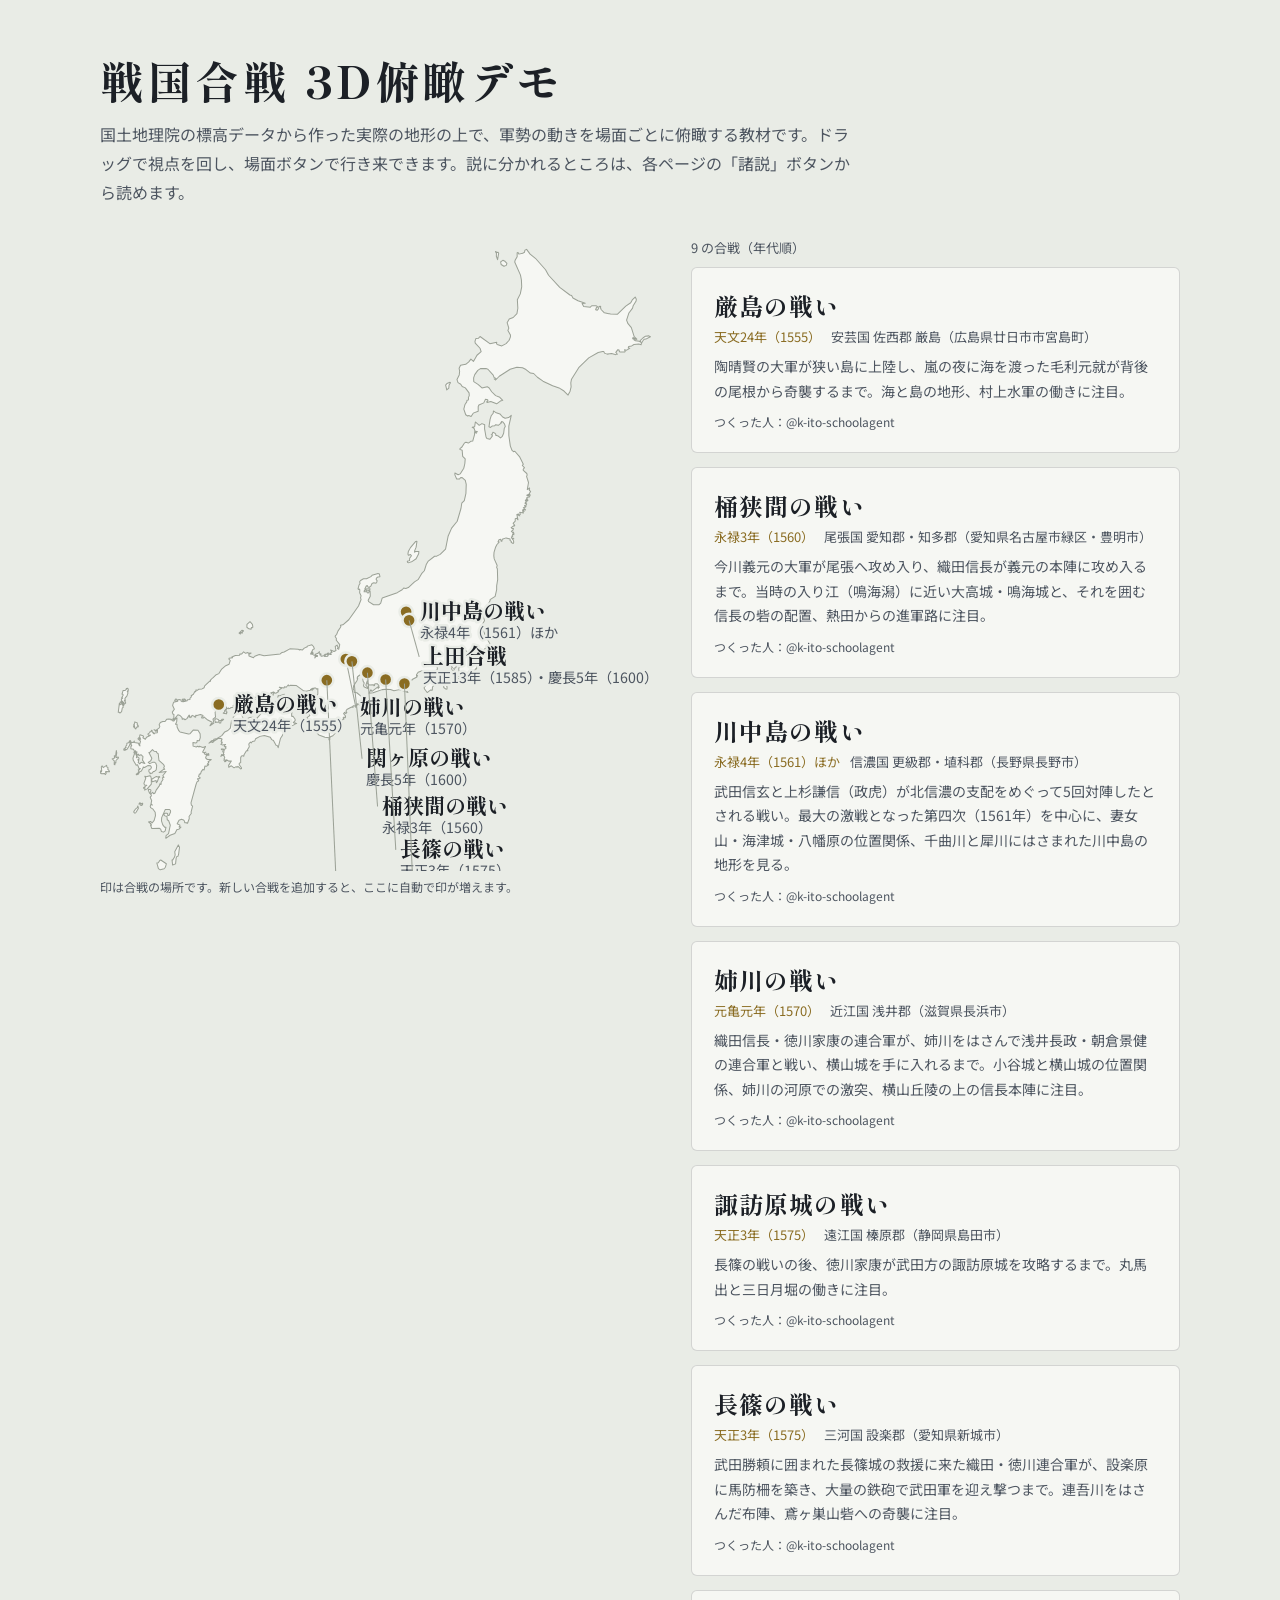
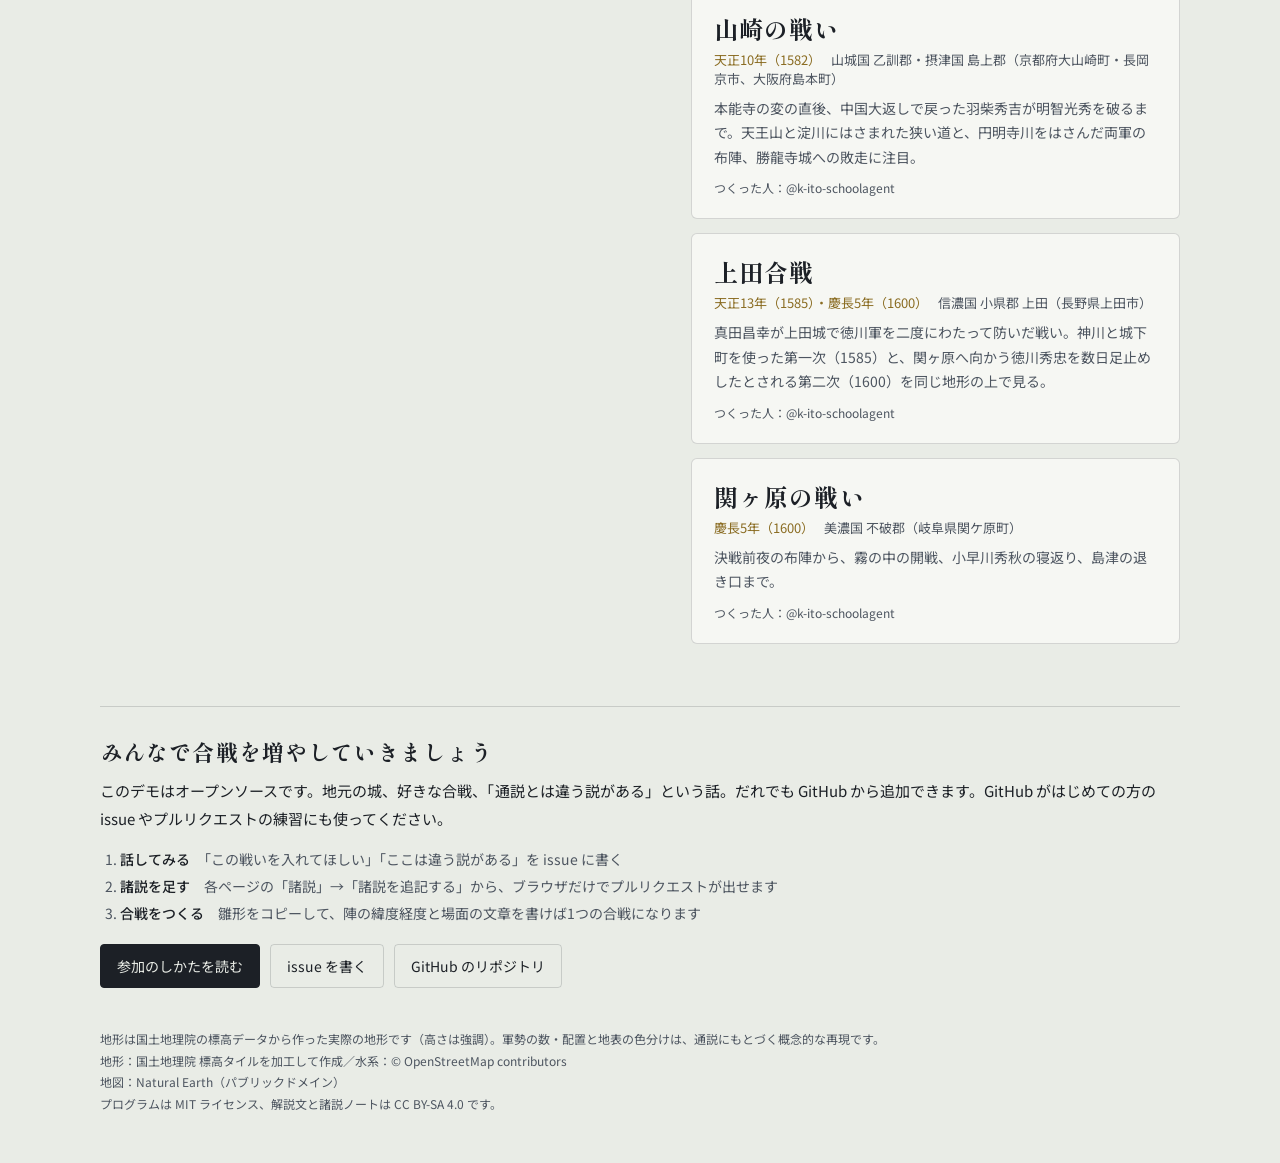
==== commit d98eab6d: "Merge pull request #9 from itoksk/add-yamazaki 山崎の戦いを追加する" ====
--- a/index.html
+++ b/index.html
@@ -21,45 +21,24 @@
 .map{position:sticky;top:24px;margin:0}
 .map svg{display:block;width:100%;height:auto;max-height:78vh}
 .map .land{fill:var(--card);stroke:var(--line);stroke-width:1;stroke-linejoin:round}
-.map .dot{fill:var(--kin);stroke:var(--bg);stroke-width:2.5}
-.map .halo{fill:var(--kin);opacity:0;transition:opacity .15s}
-.map .pin text{font-family:"Shippori Mincho",serif;font-weight:700;font-size:21px;fill:var(--ink);paint-order:stroke;stroke:var(--bg);stroke-width:5px;stroke-linejoin:round;transition:fill .15s}
+.map .pin circle.dot{fill:var(--kin);stroke:var(--bg);stroke-width:2.5}
+.map .pin circle.halo{fill:var(--kin);opacity:0;transition:opacity .15s}
+.map .pin text{font-family:"Shippori Mincho",serif;font-weight:700;font-size:21px;fill:var(--ink);paint-order:stroke;stroke:var(--bg);stroke-width:5px;stroke-linejoin:round}
 .map .pin text.yr{font-family:"Noto Sans JP",sans-serif;font-weight:400;font-size:14px;fill:var(--sub)}
-.map svg.dense .pin text{font-size:17px}
-.map svg.dense .pin text.yr{font-size:12px}
-.map .lead-line{stroke:var(--line);stroke-width:1;fill:none}
-.map .pin:hover .halo,.map .pin:focus-visible .halo,.map .on .halo{opacity:.22}
-.map .pin:hover text.ttl,.map .pin:focus-visible text.ttl,.map .pin.on text.ttl{fill:var(--kin)}
-.map .pin:focus-visible .dot,.map .spot.focus .dot{stroke:var(--ink)}
+.map .pin:hover circle.halo,.map .pin:focus-visible circle.halo,.map .pin.on circle.halo{opacity:.22}
+.map .pin:focus{outline:none}
+.map .pin:focus-visible circle.dot{stroke:var(--ink)}
 .map figcaption{font-size:12px;color:var(--sub);line-height:1.7;margin-top:6px}
+a.item.on{border-color:var(--kin)}
 @media (max-width:820px){.atlas{grid-template-columns:1fr}.map{position:static}.map svg{max-height:none}}
-/* 年表: 左に年、右に題名。軸は一覧全体で1本 */
-#list{--yc:112px;--gap:40px;--axis:calc(var(--yc) + var(--gap) / 2);position:relative;padding:4px 0}
-#list::before{content:"";position:absolute;left:var(--axis);top:0;bottom:0;width:1px;background:var(--rule)}
-a.item{position:relative;display:grid;grid-template-columns:var(--yc) minmax(0,1fr);column-gap:var(--gap);align-items:baseline;
-  min-height:44px;padding:10px 0;margin-bottom:18px;text-decoration:none;color:inherit}
-a.item:last-child{margin-bottom:0}
-a.item::before{content:"";position:absolute;left:calc(var(--axis) - 3.5px);top:22px;width:8px;height:8px;border-radius:50%;
-  background:var(--bg);border:1px solid var(--line);box-sizing:border-box;transition:background-color .15s,border-color .15s}
-.item .yr{grid-column:1;grid-row:1;font-family:"Shippori Mincho","Hiragino Mincho ProN",serif;font-weight:700;font-size:23px;line-height:1.2;color:var(--ink);letter-spacing:.02em}
-.item h2{grid-column:2;grid-row:1;font-family:"Shippori Mincho",serif;font-size:22px;line-height:1.3;margin:0;letter-spacing:.05em;transition:color .15s}
-.item .date{grid-column:1;grid-row:1;align-self:start;font-size:12px;line-height:1.6;color:var(--sub);padding-top:6px;word-break:keep-all;overflow-wrap:anywhere}
-.item .yr~.date{grid-row:2/span 3;padding-top:2px}
-.item .place{grid-column:2;font-size:13px;color:var(--sub);margin-top:4px}
-.item p{grid-column:2;margin:6px 0 0;line-height:1.75;color:var(--sub);font-size:14px}
-.item p.by{font-size:12px;margin-top:4px}
-a.item:hover h2,a.item:focus-visible h2,a.item.on h2{color:var(--kin)}
-a.item:hover::before,a.item:focus-visible::before,a.item.on::before{background:var(--kin);border-color:var(--kin)}
+a.item{display:block;text-decoration:none;color:inherit;background:var(--card);border-radius:6px;padding:20px 22px;margin-bottom:14px;border:1px solid var(--rule)}
+a.item:hover{border-color:var(--kin)}
 a:focus-visible{outline:2px solid var(--kin);outline-offset:2px}
-@media (max-width:820px){
-  #list{--yc:56px;--gap:28px}
-  .item .yr{font-size:19px}
-  .item h2{font-size:19px}
-  .item .date{font-size:11px}
-  .item p{font-size:13px}
-  .item .place{font-size:12px}
-  a.item::before{top:19px}
-}
+.item h2{font-family:"Shippori Mincho",serif;font-size:24px;margin:0 0 4px;letter-spacing:.05em}
+.item .date{font-size:13px;color:var(--kin);margin-bottom:8px}
+.item .date span{color:var(--sub);margin-left:10px}
+.item p{margin:0;line-height:1.75;color:var(--sub);font-size:14px}
+.item .by{margin-top:8px;font-size:12px}
 section.join{margin-top:48px;padding-top:28px;border-top:1px solid var(--rule)}
 .join h2{font-family:"Shippori Mincho",serif;font-size:22px;letter-spacing:.05em;margin:0 0 10px}
 .join p{line-height:1.85;margin:0 0 14px;font-size:15px}
@@ -90,6 +69,7 @@
     <a class="item" href="kawanakajima/"><h2>川中島の戦い</h2><div class="date">永禄4年（1561）ほか</div></a>
     <a class="item" href="anegawa/"><h2>姉川の戦い</h2><div class="date">元亀元年（1570）</div></a>
     <a class="item" href="nagashino/"><h2>長篠の戦い</h2><div class="date">天正3年（1575）</div></a>
+    <a class="item" href="yamazaki/"><h2>山崎の戦い</h2><div class="date">天正10年（1582）</div></a>
   </div>
   </div>
   </div>
@@ -122,188 +102,41 @@
     document.getElementById('gh-repo').href=base;
   }
   const esc=t=>String(t==null?'':t).replace(/[&<>"']/g,c=>({'&':'&amp;','<':'&lt;','>':'&gt;','"':'&quot;',"'":'&#39;'}[c]));
-  const year=d=>{const m=String(d.date||'').match(/(\d{4})/);return m?+m[1]:9999;};
+  const year=d=>{const m=String(d.date||'').match(/(\d{3,4})/);return m?+m[1]:9999;};
   fetch('battles.json').then(r=>r.json()).then(ids=>Promise.all(ids.map(id=>fetch(id+'/battle.json').then(r=>r.json()).catch(()=>null))))
     .then(list=>{
       list=list.filter(Boolean).sort((a,b)=>year(a)-year(b));
-      // 年表の1行: 左列に西暦と和暦、右列に題名・場所・あらすじ
-      document.getElementById('list').innerHTML=list.map(d=>{const y=year(d);
-        return `<a class="item" href="${esc(d.id)}/" data-id="${esc(d.id)}">`+(y<9999?`<span class="yr" aria-hidden="true">${y}</span>`:'')+
-        `<h2>${esc(d.title)}</h2><div class="date">${esc(d.date)}</div>`+(d.place?`<div class="place">${esc(d.place)}</div>`:'')+
-        `<p class="sum">${esc(d.summary)}</p>`+
-        (Array.isArray(d.authors)&&d.authors.length?`<p class="by">つくった人：${d.authors.map(esc).join('、')}</p>`:'')+`</a>`;}).join('');
+      document.getElementById('list').innerHTML=list.map(d=>`<a class="item" href="${esc(d.id)}/" data-id="${esc(d.id)}"><h2>${esc(d.title)}</h2>`+
+        `<div class="date">${esc(d.date)}<span>${esc(d.place)}</span></div><p>${esc(d.summary)}</p>`+
+        (d.authors&&d.authors.length?`<p class="by">つくった人：${d.authors.map(esc).join('、')}</p>`:'')+`</a>`).join('');
       document.getElementById('count').textContent=`${list.length} の合戦（年代順）`;
       drawMap(list);
     }).catch(()=>{});
-
   // 日本地図に合戦の印を置く（位置は battle.json の build.origin）
-  // 地図の年号行は西暦だけにする（和暦の全文では密集地で名札が収まらないため。全文は aria-label と一覧に残す）
-  const mapYear=d=>{const t=String(d.date||''),ms=[...t.matchAll(/\d{4}/g)];if(!ms.length)return t;
-    // 4桁の年と、その間の記号（〜 か ・）と、末尾の「ほか」だけを残す
-    return ms.map((x,i)=>(i?(t.slice(ms[i-1].index+4,x.index).includes('〜')?'〜':'・'):'')+x[0]).join('')+(/ほか\s*$/.test(t)?'ほか':'');};
   function drawMap(list){
     fetch('lib/japan-map.json').then(r=>r.json()).then(m=>{
       const P=([lat,lon])=>[(lon-m.lon0)*m.kx*m.k,(m.lat1-lat)*m.k];
-      // 座標が数値でない印は除く（NaN が押し広げで全体に広がるのを防ぐ）
-      const pts=list.filter(d=>d.build&&Array.isArray(d.build.origin)).map(d=>{const [x,y]=P(d.build.origin);return {d,x,y};}).filter(p=>Number.isFinite(p.x)&&Number.isFinite(p.y));
-      // 1. 距離 2 未満（ほぼ同じ地点）の印を1つのグループにまとめる
-      const groups=[];
-      for(const p of pts){
-        const near=groups.filter(g=>g.items.some(q=>Math.hypot(q.x-p.x,q.y-p.y)<2));
-        const g=near.length?near[0]:{items:[]};if(!near.length)groups.push(g);
-        g.items.push(p);
-        for(const o of near.slice(1)){g.items.push(...o.items);groups.splice(groups.indexOf(o),1);}
-      }
-      groups.forEach((g,i)=>{g.i=i;g.x=g.items.reduce((s,q)=>s+q.x,0)/g.items.length;g.y=g.items.reduce((s,q)=>s+q.y,0)/g.items.length;g.ids=g.items.map(q=>q.d.id);});
-      // 近すぎる印は重ならない距離まで押し広げる（位置は概略）
-      for(let it=0;it<20;it++){let moved=false;
-        for(let i=0;i<groups.length;i++)for(let j=i+1;j<groups.length;j++){const a=groups[i],b=groups[j];
-          const dx=b.x-a.x,dy=b.y-a.y,d=Math.hypot(dx,dy);if(d<2||d>=16-1e-6)continue;
-          const k=(16-d)/2/d;a.x-=dx*k;a.y-=dy*k;b.x+=dx*k;b.y+=dy*k;moved=true;}
-        if(!moved)break;}
-      const pin=(p,dot)=>`<a class="pin" role="group" href="${esc(p.d.id)}/" data-id="${esc(p.d.id)}" aria-label="${esc(p.d.title)}（${esc(p.d.date)}）">`+dot+
-        `<g class="lbl"><text class="ttl" x="0" y="0">${esc(p.d.title)}</text><text class="yr" x="0" y="19">${esc(mapYear(p.d))}</text></g></a>`;
-      const dotSvg=g=>`<circle class="halo" cx="${g.x}" cy="${g.y}" r="16"/><circle class="dot" cx="${g.x}" cy="${g.y}" r="6.5"/>`;
-      // 印が1つの合戦はリンクの中に印を入れる。まとめた印は共通の g.spot に置き、名札だけを合戦ごとのリンクにする
-      const svg=`<svg viewBox="0 0 ${m.w} ${m.h}" role="img" aria-label="日本地図。合戦の場所に印があります"><path class="land" d="${m.d}"/><g class="leads"></g>`+
-        groups.map(g=>g.items.length===1?pin(g.items[0],dotSvg(g)):
-          `<g class="spot" data-ids="${esc(g.ids.join(' '))}">${dotSvg(g)}</g>`+g.items.map(p=>pin(p,'')).join('')).join('')+`</svg>`;
+      const pins=list.filter(d=>d.build&&d.build.origin).map(d=>{const [x,y]=P(d.build.origin);return {d,x,y,left:x>m.w*0.62};});
+      // 名札が重ならないよう、上から順に少しずつずらす
+      pins.sort((a,b)=>a.y-b.y);const placed=[];
+      const hit=(a,b)=>a[0]<b[0]+b[2]&&b[0]<a[0]+a[2]&&a[1]<b[1]+b[3]&&b[1]<a[1]+a[3];
+      const dots=pins.map(q=>[q.x-9,q.y-9,18,18]);
+      for(const p of pins){p.ty=p.y+7;const wpx=p.d.title.length*21+8;
+        p.box=()=>[p.left?p.x-14-wpx:p.x+14,p.ty-20,wpx,42];
+        for(let n=0;n<20&&(placed.some(q=>hit(p.box(),q.box()))||dots.some(d=>hit(p.box(),d)));n++)p.ty+=12;
+        placed.push(p);}
+      const svg=`<svg viewBox="0 0 ${m.w} ${m.h}" role="img" aria-label="日本地図。合戦の場所に印があります"><path class="land" d="${m.d}"/>`+
+        pins.map(p=>{const a=p.left?'end':'start',tx=p.left?p.x-14:p.x+14;
+          return `<a class="pin" href="${esc(p.d.id)}/" data-id="${esc(p.d.id)}" aria-label="${esc(p.d.title)}（${esc(p.d.date)}）">`+
+            `<circle class="halo" cx="${p.x}" cy="${p.y}" r="16"/><circle class="dot" cx="${p.x}" cy="${p.y}" r="6.5"/>`+
+            (Math.abs(p.ty-p.y-7)>1?`<path d="M${p.x} ${p.y}L${tx-(p.left?-4:4)} ${p.ty-7}" stroke="var(--line)" fill="none"/>`:'')+
+            `<text x="${tx}" y="${p.ty}" text-anchor="${a}">${esc(p.d.title)}</text><text class="yr" x="${tx}" y="${p.ty+19}" text-anchor="${a}">${esc(p.d.date)}</text></a>`;}).join('')+`</svg>`;
       const fig=document.getElementById('map');fig.insertAdjacentHTML('afterbegin',svg);
-      const root=fig.querySelector('svg');
-      for(const g of groups)g.items.forEach(p=>{p.el=root.querySelector(`a.pin[data-id="${CSS.escape(p.d.id)}"]`);});
-      // 印が 8 を超えたら名札を1段小さくする（測り直しもこの大きさで行う）
-      if(groups.length>8){root.classList.add('dense');root.querySelectorAll('text.yr').forEach(t=>t.setAttribute('y',16));}
-      layout(root,groups,m);
-      // フォントの読み込みで文字幅が変わるので、読み込み後に測り直す
-      if(document.fonts){document.fonts.ready.then(()=>layout(root,groups,m,true));document.fonts.addEventListener('loadingdone',()=>layout(root,groups,m,true));}
-      // 地図の印と一覧の項目を連動させる（まとめた印は、どれか1つの合戦が光れば光る）
-      const on=(id,v)=>{document.querySelectorAll(`[data-id="${CSS.escape(id)}"]`).forEach(e=>e.classList.toggle('on',v));
-        root.querySelectorAll('.spot').forEach(s=>{if(s.dataset.ids.split(' ').includes(id))s.classList.toggle('on',v);});};
+      // 地図の印と一覧のカードを連動させる
+      const on=(id,v)=>document.querySelectorAll(`[data-id="${CSS.escape(id)}"]`).forEach(e=>e.classList.toggle('on',v));
       document.querySelectorAll('[data-id]').forEach(e=>{const id=e.dataset.id;
-        for(const [ev,v] of [['mouseenter',1],['mouseleave',0],['focus',1],['blur',0]])e.addEventListener(ev,()=>on(id,!!v));
-        // まとめた印は、名札にキーボードでフォーカスしたときも縁取りする
-        if(e.closest('svg'))for(const [ev,v] of [['focus',1],['blur',0]])e.addEventListener(ev,()=>
-          root.querySelectorAll('.spot').forEach(sp=>{if(sp.dataset.ids.split(' ').includes(id))sp.classList.toggle('focus',!!v);}));});
+        for(const [ev,v] of [['mouseenter',1],['mouseleave',0],['focus',1],['blur',0]])e.addEventListener(ev,()=>on(id,!!v));});
     }).catch(()=>{});
-  }
-
-  // 決まった位置へ動かす（揃え方に合わせて行ごとに x をずらす）
-  function place(groups){
-    for(const g of groups){const ox=g.b[0],oy=g.b[1]-g.top;
-      for(const r of g.rows){
-        for(const [el,bx] of [[r.t,r.bt],[r.y,r.by]]){const w=bx.x+bx.width;
-          el.setAttribute('x',g.al==='e'?g.W-w:g.al==='m'?(g.W-w)/2:0);}
-        r.p.el.querySelector('.lbl').setAttribute('transform',`translate(${ox} ${oy+r.dy})`);}}
-  }
-
-  // 名札を実寸で測り、印・他の名札・地図の外・引き出し線に当たらない位置へ置く（単位は viewBox）
-  function layout(root,groups,m,warn){
-    const PAD=3,DOT_R=9,DOT_M=6,GAP=4,EX=80,EY=40;
-    // 2. 実寸の測定: 題名と年号を1組として、グループ内で縦に積む
-    for(const g of groups){
-      let dy=0,prevBot=null;g.W=0;
-      g.rows=g.items.map(p=>{const [t,y]=p.el.querySelectorAll('text');t.setAttribute('x',0);y.setAttribute('x',0);
-        const bt=t.getBBox(),by=y.getBBox(),top=Math.min(bt.y,by.y),bot=Math.max(bt.y+bt.height,by.y+by.height);
-        if(prevBot!==null)dy+=prevBot-top+GAP;prevBot=bot;
-        g.W=Math.max(g.W,bt.x+bt.width,by.x+by.width);
-        return {p,t,y,bt,by,dy,top,bot};});
-      g.top=g.rows[0].top;g.H=g.rows[g.rows.length-1].dy+prevBot-g.top;
-    }
-    // 測った大きさが前回と同じなら置き直さない（フォント読み込みの通知は何度か来るため）
-    const sig=groups.map(g=>g.W.toFixed(1)+'x'+g.H.toFixed(1)).join();
-    // 測るために x を 0 に戻しているので、置き直さないときも揃え直しだけは必ず行う
-    if(root.dataset.sig===sig){place(groups);return;}root.dataset.sig=sig;
-    const D=Math.SQRT1_2;
-    // 3. 候補（右・左・右下・右上・左下・左上・下・上）。返り値は名札の箱 [x,y,w,h] と揃え方
-    const CAND={
-      R :(g,r)=>[g.x+r,g.y+g.top,'s'],
-      L :(g,r)=>[g.x-r-g.W,g.y+g.top,'e'],
-      RD:(g,r)=>[g.x+r*D,g.y+r*D,'s'],
-      RU:(g,r)=>[g.x+r*D,g.y-r*D-g.H,'s'],
-      LD:(g,r)=>[g.x-r*D-g.W,g.y+r*D,'e'],
-      LU:(g,r)=>[g.x-r*D-g.W,g.y-r*D-g.H,'e'],
-      D :(g,r)=>[g.x-g.W/2,g.y+r,'m'],
-      U :(g,r)=>[g.x-g.W/2,g.y-r-g.H,'m']};
-    const ORD_L=['R','L','RD','RU','LD','LU','D','U'],ORD_R=['L','R','LD','LU','RD','RU','D','U'];
-    const hit=(a,b)=>a[0]<b[0]+b[2]&&b[0]<a[0]+a[2]&&a[1]<b[1]+b[3]&&b[1]<a[1]+a[3];
-    const grow=(b,e)=>[b[0]-e,b[1]-e,b[2]+2*e,b[3]+2*e];
-    const circRect=(cx,cy,r,b)=>{const dx=Math.max(b[0]-cx,0,cx-b[0]-b[2]),dy=Math.max(b[1]-cy,0,cy-b[1]-b[3]);return dx*dx+dy*dy<r*r;};
-    const segCirc=(s,cx,cy,r)=>{const [x1,y1,x2,y2]=s,vx=x2-x1,vy=y2-y1,l=vx*vx+vy*vy;
-      const t=l?Math.max(0,Math.min(1,((cx-x1)*vx+(cy-y1)*vy)/l)):0;return Math.hypot(x1+t*vx-cx,y1+t*vy-cy)<r;};
-    // 線分と矩形の交差（Liang-Barsky）
-    const segRect=(s,b)=>{const [x1,y1,x2,y2]=s,dx=x2-x1,dy=y2-y1;let t0=0,t1=1;
-      for(const [pp,qq] of [[-dx,x1-b[0]],[dx,b[0]+b[2]-x1],[-dy,y1-b[1]],[dy,b[1]+b[3]-y1]]){
-        if(pp===0){if(qq<0)return false;continue;}const t=qq/pp;
-        if(pp<0){if(t>t1)return false;if(t>t0)t0=t;}else{if(t<t0)return false;if(t<t1)t1=t;}}
-      return true;};
-    const segSeg=(a,b)=>{const cr=(ax,ay,bx,by,cx,cy)=>(bx-ax)*(cy-ay)-(by-ay)*(cx-ax);
-      const d1=cr(b[0],b[1],b[2],b[3],a[0],a[1]),d2=cr(b[0],b[1],b[2],b[3],a[2],a[3]),d3=cr(a[0],a[1],a[2],a[3],b[0],b[1]),d4=cr(a[0],a[1],a[2],a[3],b[2],b[3]);
-      return d1*d2<0&&d3*d4<0;};
-    // 引き出し線: 印の縁から、名札の箱のいちばん近い辺の中点へ
-    const leader=(g,b)=>{const mids=[[b[0],b[1]+b[3]/2],[b[0]+b[2],b[1]+b[3]/2],[b[0]+b[2]/2,b[1]],[b[0]+b[2]/2,b[1]+b[3]]];
-      const [tx,ty]=mids.reduce((a,c)=>Math.hypot(c[0]-g.x,c[1]-g.y)<Math.hypot(a[0]-g.x,a[1]-g.y)?c:a);
-      const l=Math.hypot(tx-g.x,ty-g.y)||1;return [g.x+(tx-g.x)/l*8,g.y+(ty-g.y)/l*8,tx,ty];};
-    // 4. 混み具合（半径 60 以内の印の数）が多い順、同数なら北から
-    const crowd=g=>groups.filter(o=>o!==g&&Math.hypot(o.x-g.x,o.y-g.y)<60).length;
-    const order=groups.slice().sort((a,b)=>crowd(b)-crowd(a)||a.y-b.y);
-    const boxes=[],lines=[];
-    // 配置に依存しない条件（地図の範囲・印との衝突・自分の引き出し線と他の印）は、候補を作る時点で除く
-    const fixedOk=(g,b,ln)=>{const bb=grow(b,PAD);
-      // 名札は元の地図の外にも出してよい（左右 80・上下 40 まで。置いたあとで viewBox を広げる）
-      if(bb[0]<-EX||bb[1]<-EY||bb[0]+bb[2]>m.w+EX||bb[1]+bb[3]>m.h+EY)return false;
-      // 自分の印は半径 9 だけ避ける（余白 6 を足すと「右」「左」の 14 に置けなくなるため）
-      if(groups.some(o=>circRect(o.x,o.y,o===g?DOT_R:DOT_R+DOT_M,bb)))return false;
-      return !(ln&&groups.some(o=>o!==g&&segCirc(ln,o.x,o.y,DOT_R)));};
-    // 配置に依存する条件（置いた名札の箱と引き出し線）。探索の上限はこの呼び出し回数で数える
-    let calls=0;
-    const ok=(g,b,ln)=>{calls++;const bb=grow(b,PAD);
-      if(boxes.some(o=>hit(bb,o))||lines.some(l=>segRect(l,bb)))return false;
-      return !(ln&&(boxes.some(o=>segRect(ln,o))||lines.some(l=>segSeg(ln,l))));};
-    // 5. 候補の順番に、距離を 14 から 12 ずつ離して（最大 10 段）並べた候補
-    const raw=g=>{const ord=g.x>m.w*0.62?ORD_R:ORD_L,out=[];
-      for(let k=0;k<=10;k++){const r=14+12*k;
-        for(const c of ord){const [x,y,al]=CAND[c](g,r),b=[x,y,g.W,g.H];out.push({b,al,ln:r>20?leader(g,b):null});}}
-      return out;};
-    const opt=new Map(order.map(g=>[g,raw(g).filter(o=>fixedOk(g,o.b,o.ln))]));
-    // 候補が1つもない名札は探索から外し、最初の候補に置いて知らせる
-    const none=order.filter(g=>!opt.get(g).length),seq=order.filter(g=>opt.get(g).length);
-    // 順に置き、置けなくなったら前の名札の次の候補に戻り、候補の順位の合計が最小の置き方を上限まで探す（順序が固定なので結果は毎回同じ）
-    const cur=new Map(),LIMIT=300000;
-    let back=0,bestCost=Infinity,res=new Map(),firstBack=-1;
-    const dfs=(i,cost)=>{if(calls>LIMIT||cost>=bestCost)return;
-      if(i===seq.length){bestCost=cost;res=new Map(cur);if(firstBack<0)firstBack=back;return;}
-      const g=seq[i],os=opt.get(g);
-      for(let k=0;k<os.length&&cost+k<bestCost;k++){const o=os[k];if(!ok(g,o.b,o.ln))continue;
-        cur.set(g,o);boxes.push(grow(o.b,PAD));if(o.ln)lines.push(o.ln);
-        dfs(i+1,cost+k);
-        boxes.pop();if(o.ln)lines.pop();cur.delete(g);back++;if(calls>LIMIT)return;}};
-    dfs(0,0);
-    root.dataset.backtracks=firstBack;root.dataset.nodes=calls;root.dataset.cost=bestCost;
-    // 6. 置けなかったときは、残りを最初の候補に置いて知らせる（フォント読み込み前の仮配置では黙る）
-    const left=[...none,...(bestCost<Infinity?[]:seq)];
-    for(const g of left)res.set(g,opt.get(g)[0]||raw(g)[0]);
-    if(warn&&left.length)console.warn('名札を重ならずに置けませんでした:',left.map(g=>g.ids.join(',')).join(' / '));
-    // 改善パス: 引き出し線が長い名札から順に、今の配置に対して当たらない最初の候補（近い輪から）へ動かす。
-    // 1つでも動いたらもう一周（最大 10 周）。順序が固定なので結果は決まる
-    const len=o=>o.ln?Math.hypot(o.ln[2]-o.ln[0],o.ln[3]-o.ln[1]):0;
-    let passes=0;
-    for(;passes<10;passes++){let moved=false;
-      const by=seq.slice().sort((a,b)=>len(res.get(b))-len(res.get(a))||seq.indexOf(a)-seq.indexOf(b));
-      for(const g of by){const curO=res.get(g),os=opt.get(g),ci=os.indexOf(curO);
-        boxes.length=0;lines.length=0;
-        for(const o of order)if(o!==g){const r=res.get(o);boxes.push(grow(r.b,PAD));if(r.ln)lines.push(r.ln);}
-        for(let k=0;k<ci;k++)if(ok(g,os[k].b,os[k].ln)){res.set(g,os[k]);moved=true;break;}}
-      if(!moved)break;}
-    root.dataset.passes=passes;
-    for(const g of groups){const r=res.get(g);g.b=r.b;g.al=r.al;g.ln=r.ln;}
-    place(groups);
-    // viewBox を「元の範囲 ∪ すべての名札の箱 ＋ 余白 6」に広げる（上限は左右 80・上下 40）
-    let x0=0,y0=0,x1=m.w,y1=m.h;
-    for(const g of groups){const b=g.b;x0=Math.min(x0,b[0]-6);y0=Math.min(y0,b[1]-6);x1=Math.max(x1,b[0]+b[2]+6);y1=Math.max(y1,b[1]+b[3]+6);}
-    x0=Math.max(x0,-EX);y0=Math.max(y0,-EY);x1=Math.min(x1,m.w+EX);y1=Math.min(y1,m.h+EY);
-    root.setAttribute('viewBox',[x0,y0,x1-x0,y1-y0].map(v=>+v.toFixed(1)).join(' '));
-    root.querySelector('.leads').innerHTML=groups.filter(g=>g.ln).map(g=>{const [x1,y1,x2,y2]=g.ln.map(v=>+v.toFixed(1));
-      return `<path class="lead-line" d="M${x1} ${y1}L${x2} ${y2}"/>`;}).join('');
   }
 })();
 </script>
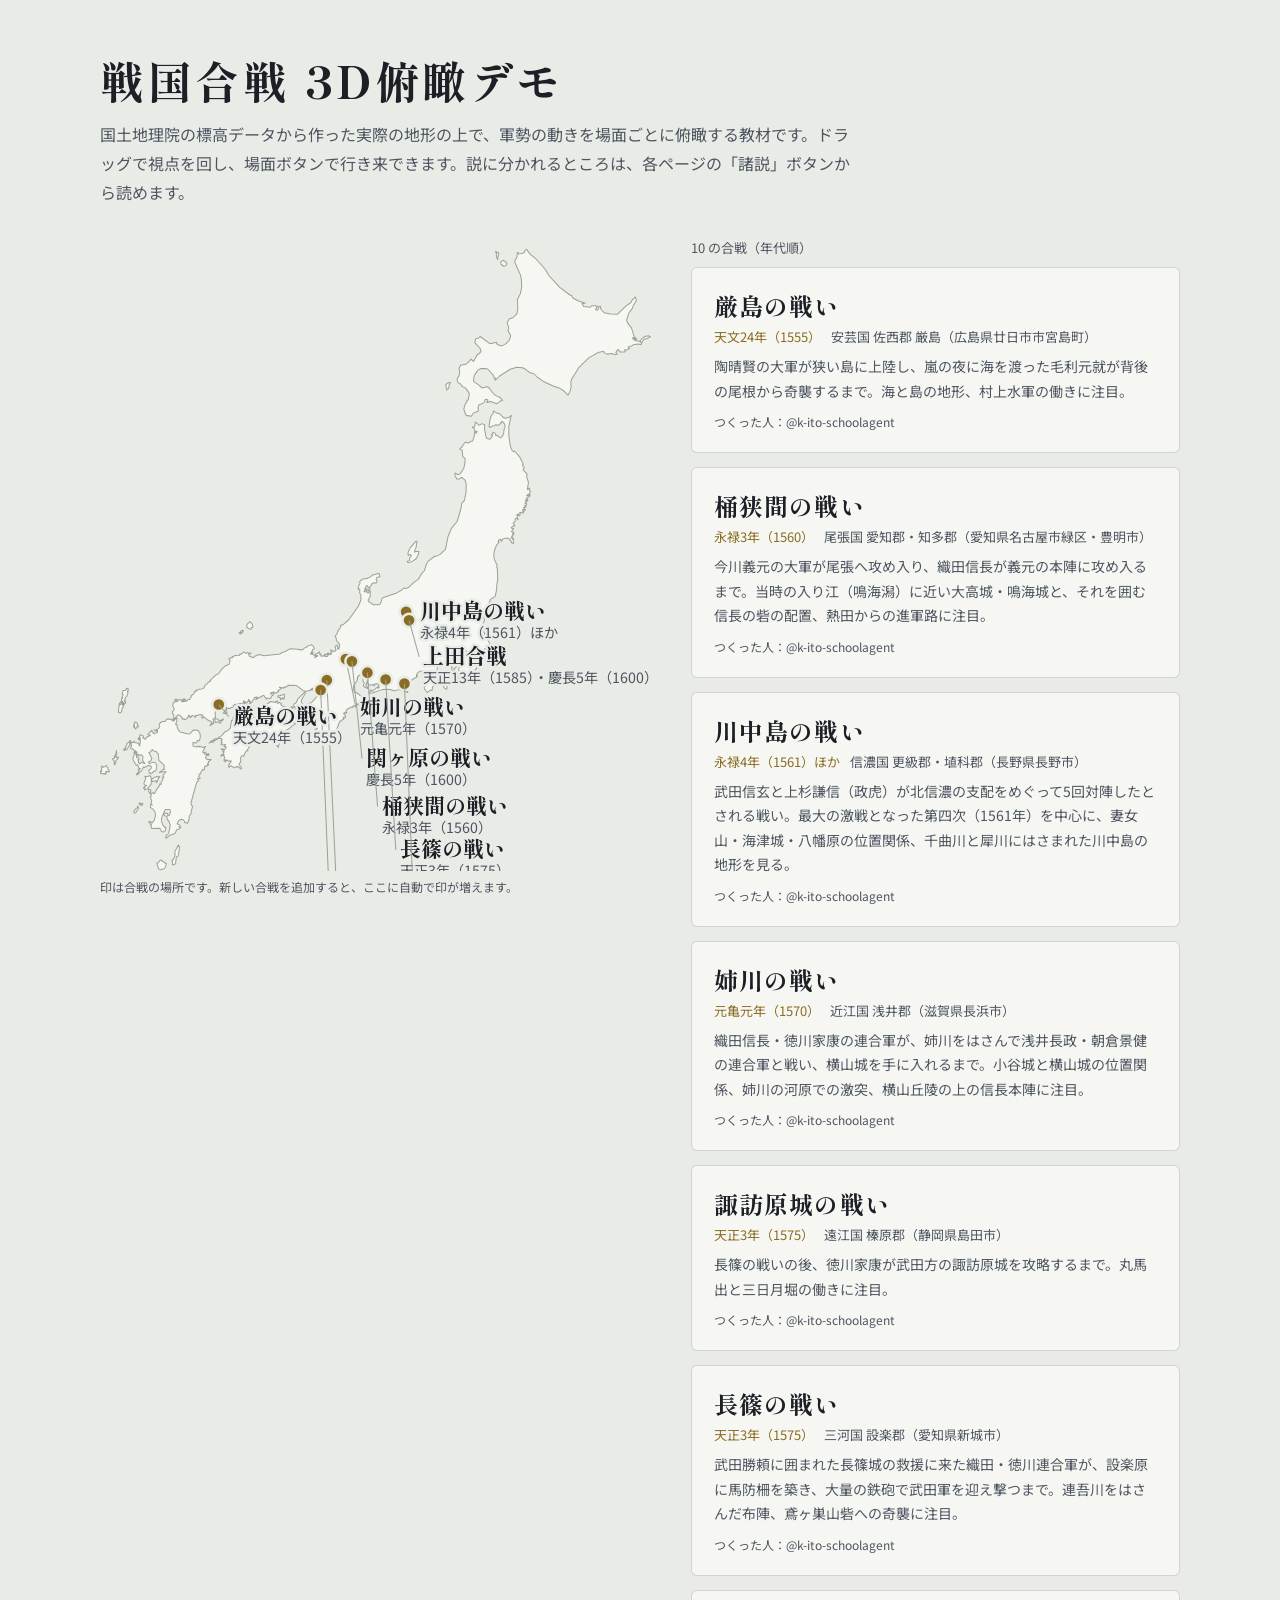
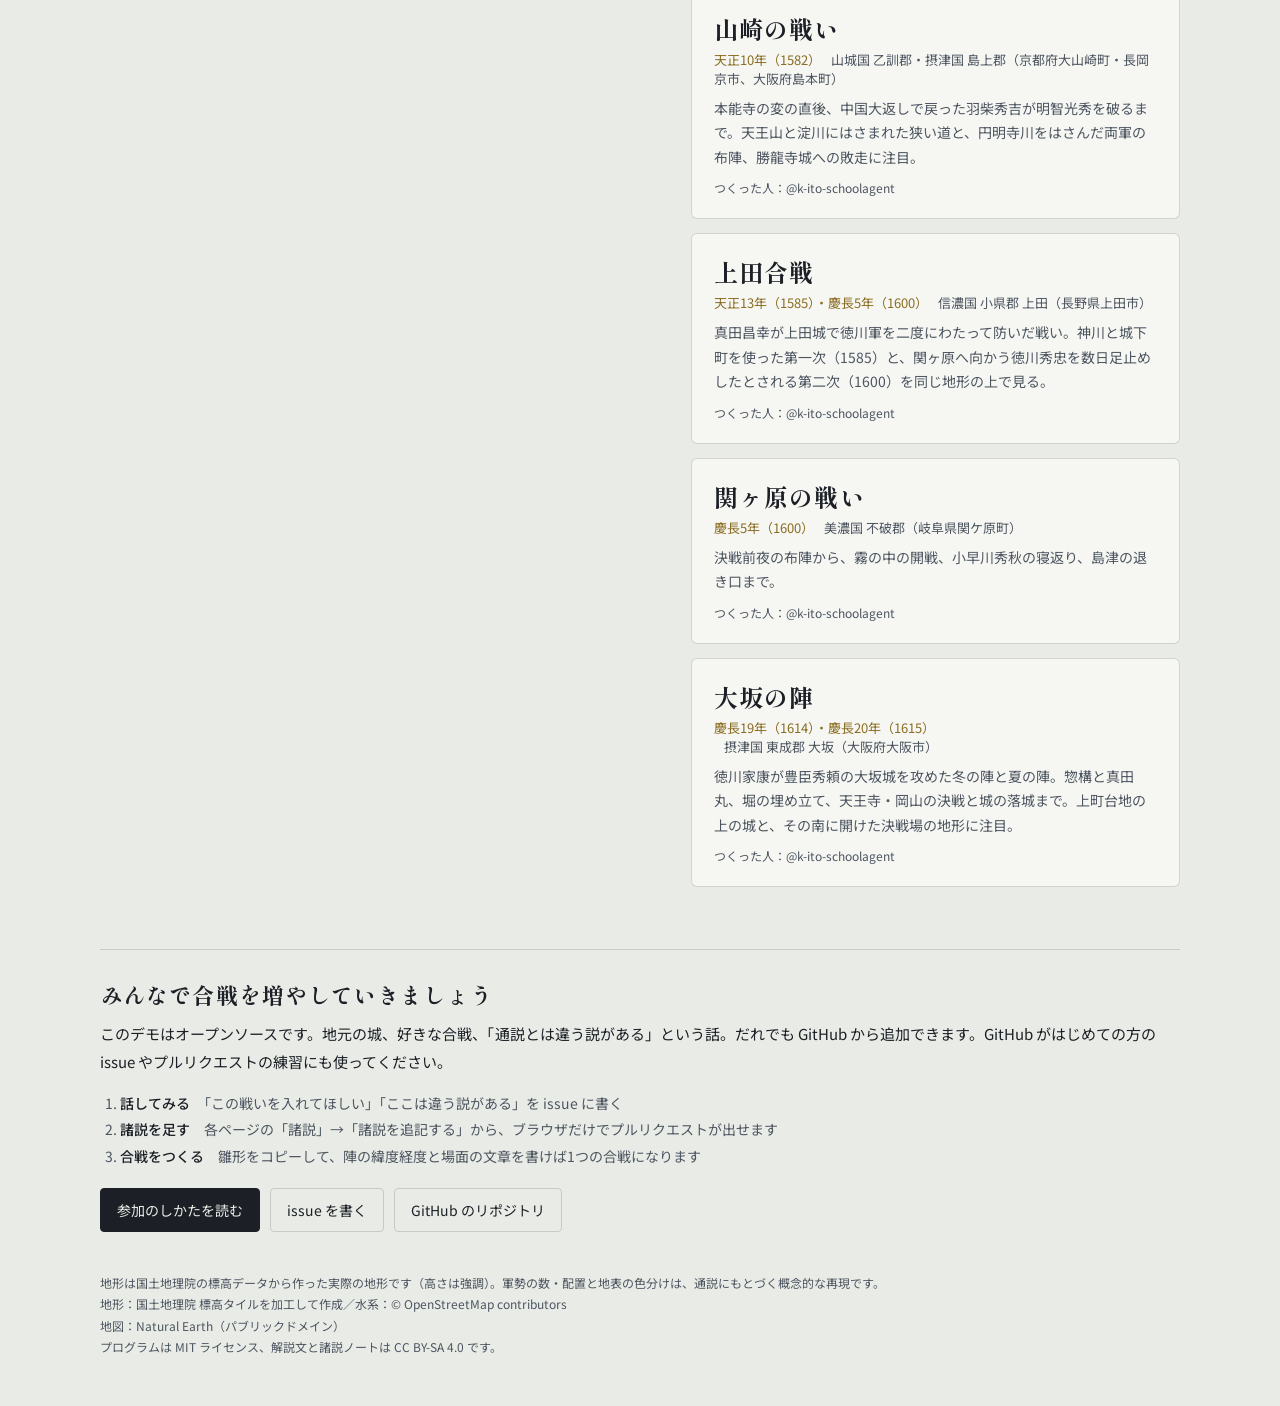
==== commit fafbaa40: "Merge pull request #10 from itoksk/add-osaka 大坂の陣を追加する" ====
--- a/index.html
+++ b/index.html
@@ -70,6 +70,7 @@
     <a class="item" href="anegawa/"><h2>姉川の戦い</h2><div class="date">元亀元年（1570）</div></a>
     <a class="item" href="nagashino/"><h2>長篠の戦い</h2><div class="date">天正3年（1575）</div></a>
     <a class="item" href="yamazaki/"><h2>山崎の戦い</h2><div class="date">天正10年（1582）</div></a>
+    <a class="item" href="osaka/"><h2>大坂の陣</h2><div class="date">慶長19年（1614）・慶長20年（1615）</div></a>
   </div>
   </div>
   </div>
